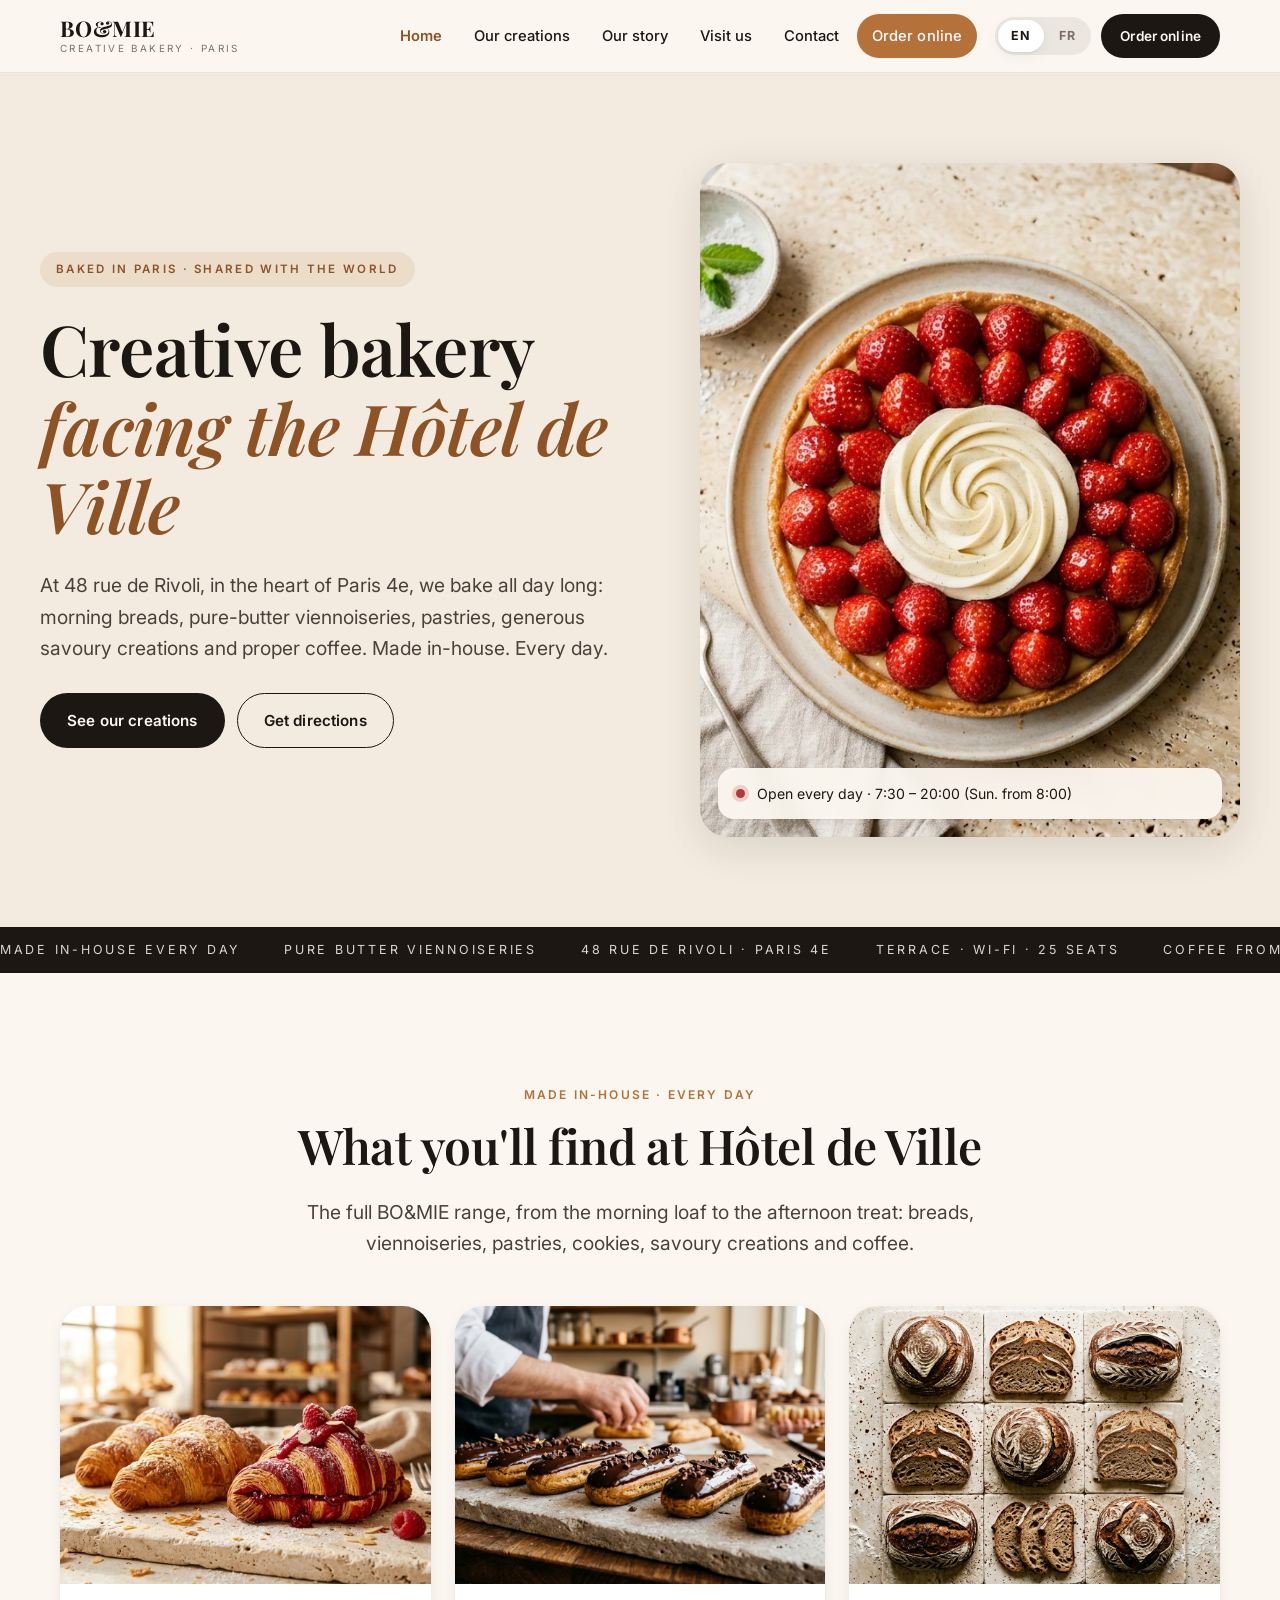
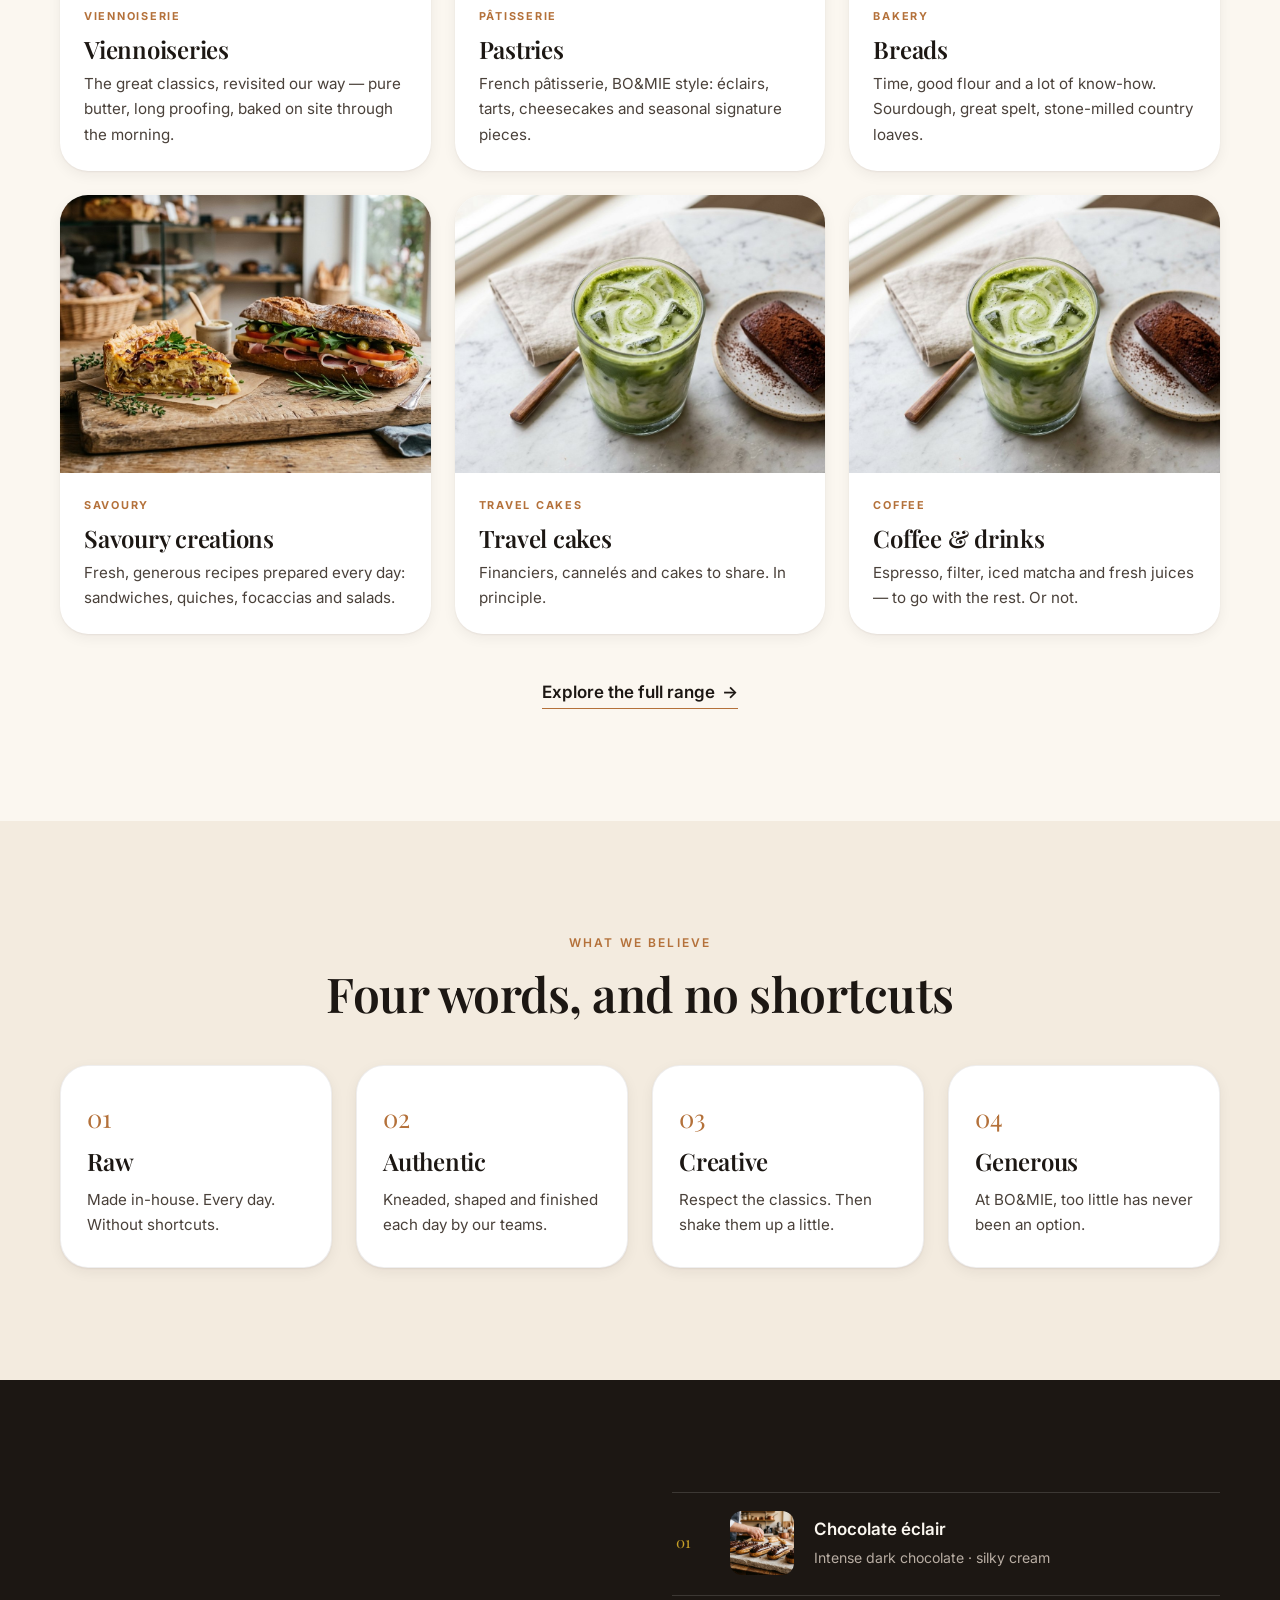
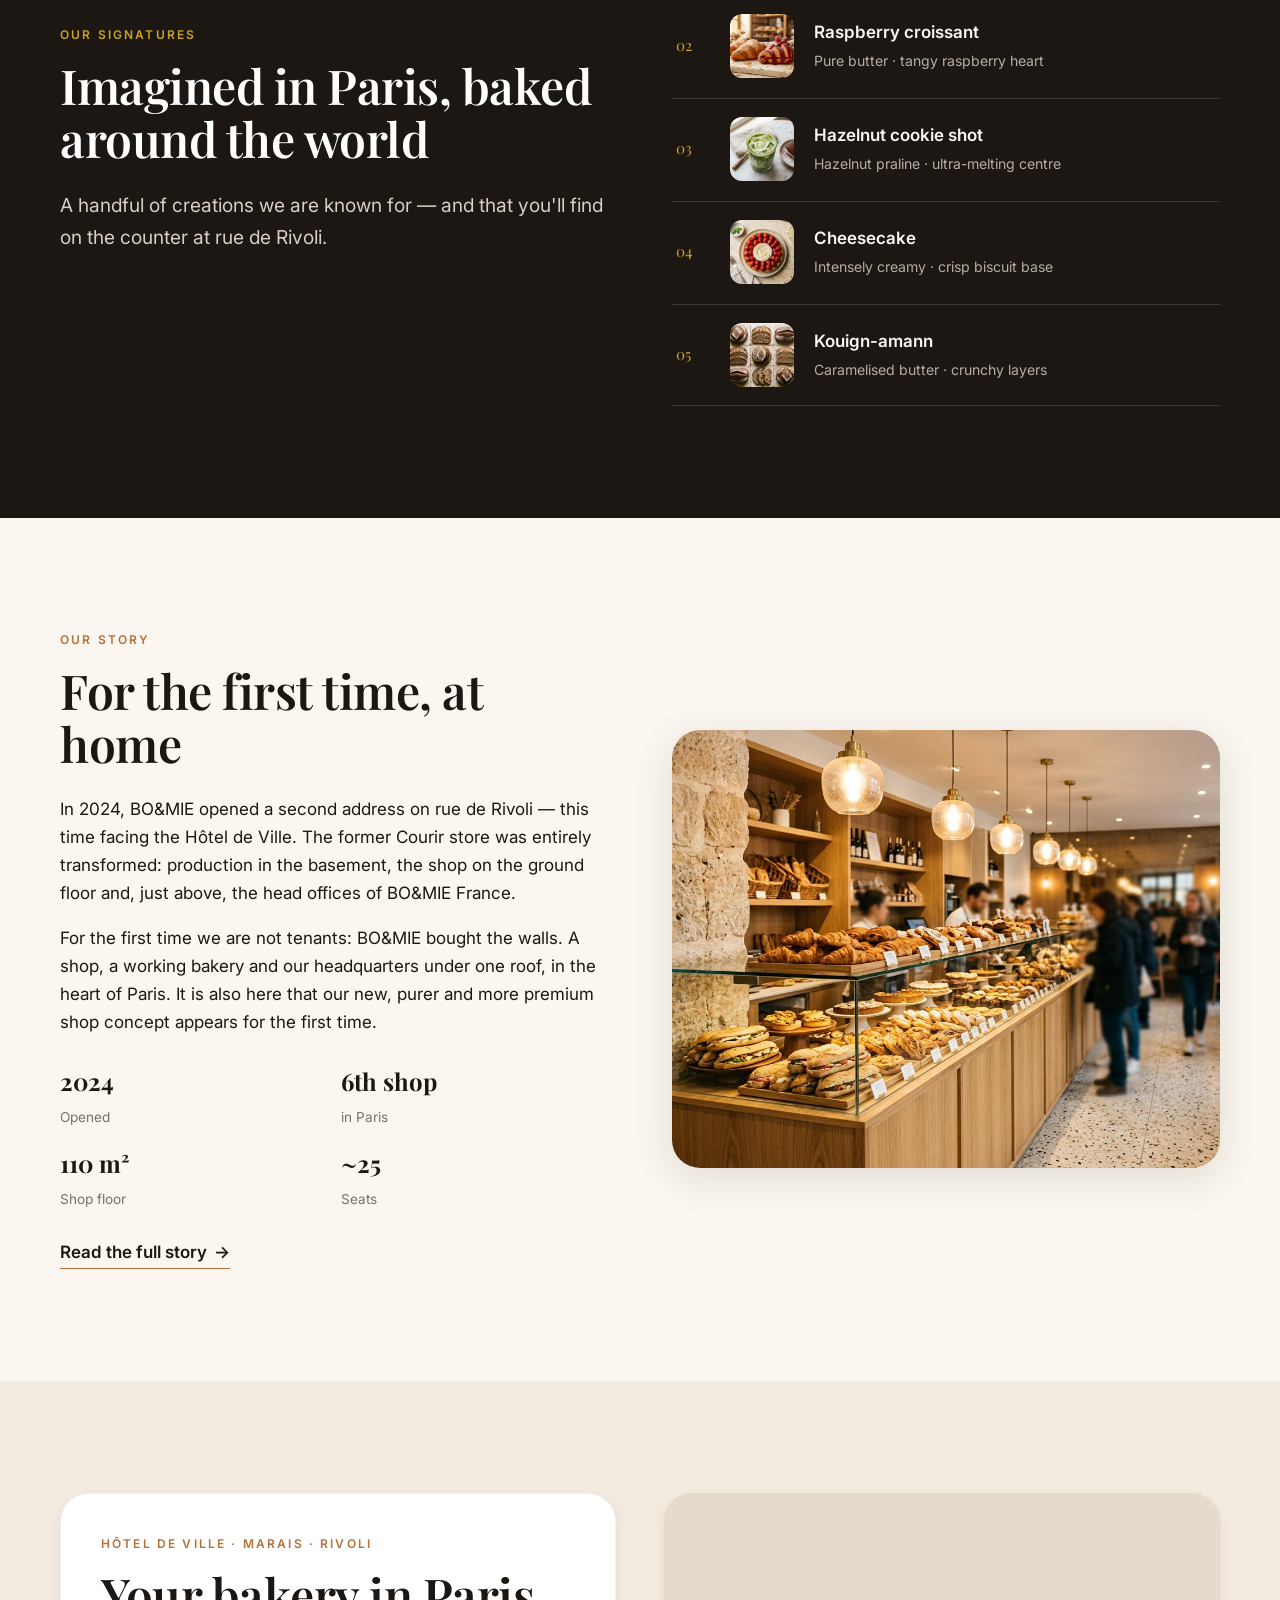
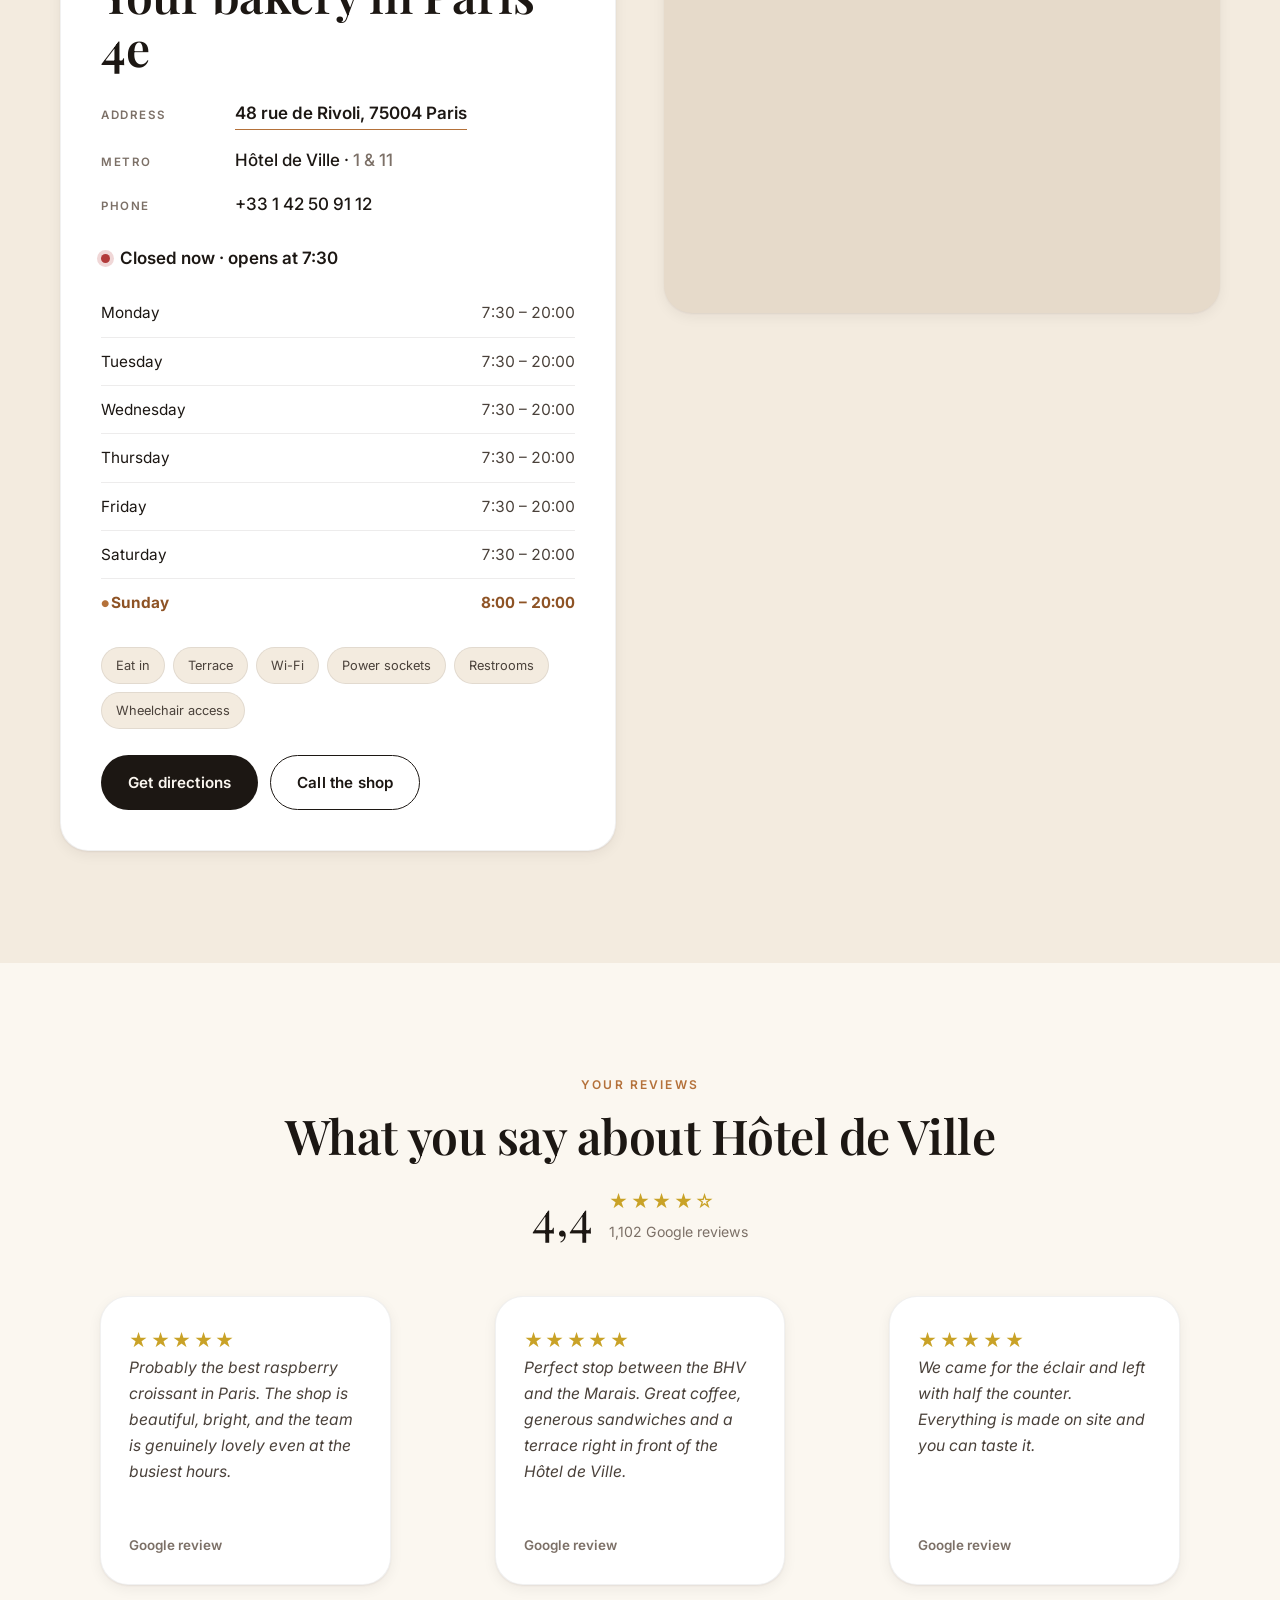
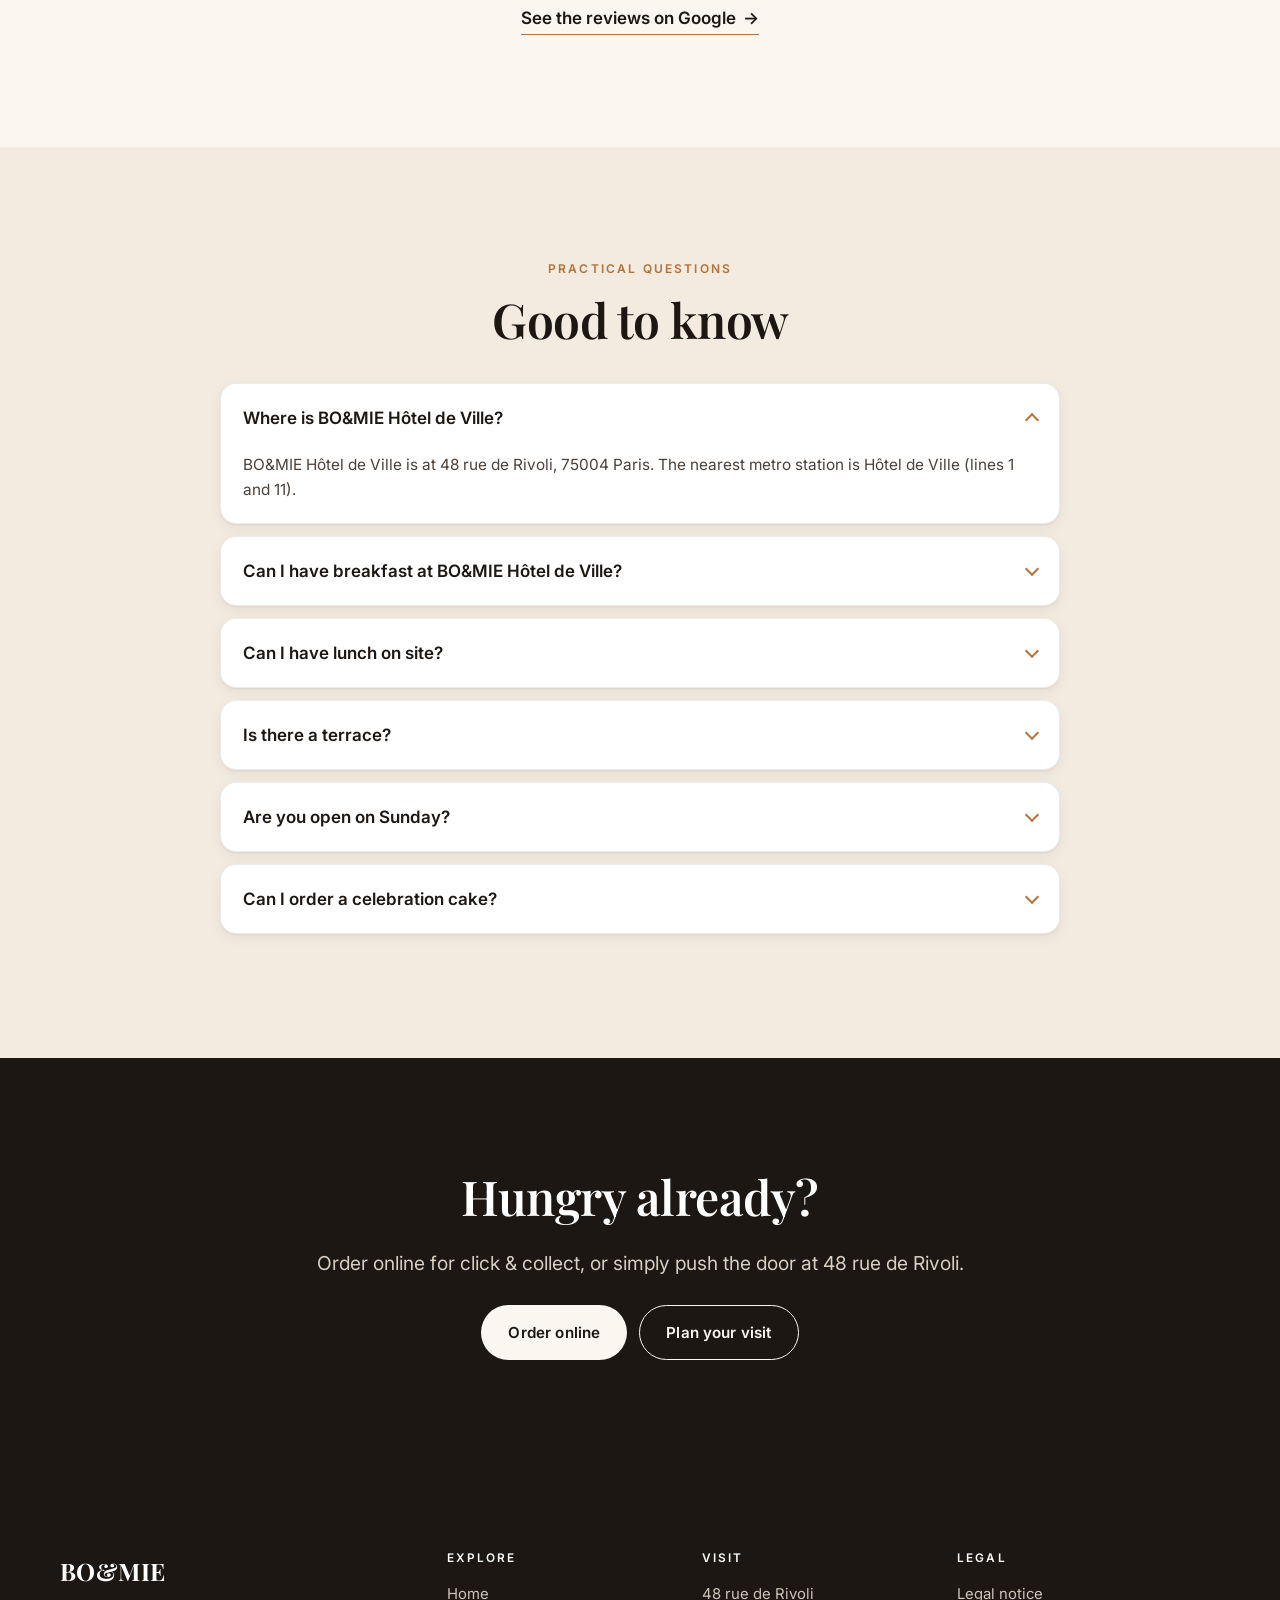
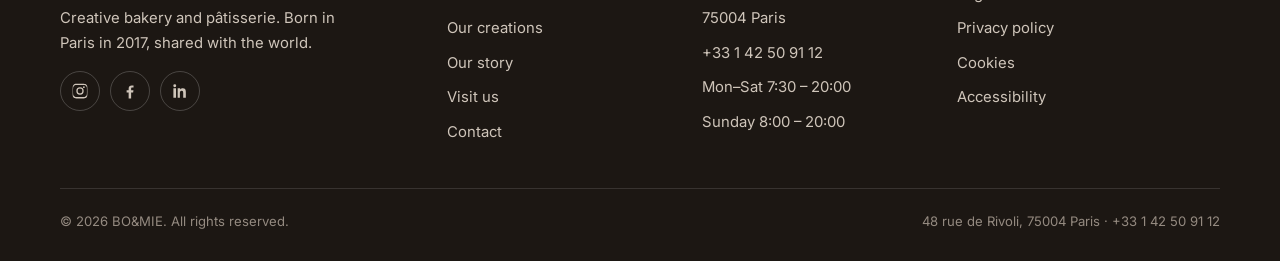
==== index.html @ 2f487fb7 "Build bilingual EN/FR static site for BO&MIE Hôtel de Ville Co-authored-by: arena-agent <297053741+a" ====
<!DOCTYPE html>
<html lang="en">
<head>
<meta charset="utf-8">
<meta name="viewport" content="width=device-width, initial-scale=1, viewport-fit=cover">
<title>BO&amp;MIE H&ocirc;tel de Ville — Boulangerie créative, Paris 4e</title>
<meta name="description" content="Creative French bakery and pâtisserie at 48 rue de Rivoli, facing the Hôtel de Ville, Paris 4e.">
<meta name="theme-color" content="#FBF7F0">
<link rel="canonical" href="https://www.boetmie.com/">
<meta property="og:type" content="website">
<meta property="og:site_name" content="BO&amp;MIE Hôtel de Ville">
<meta property="og:title" content="BO&amp;MIE Hôtel de Ville — Creative bakery, Paris 4e">
<meta property="og:description" content="Breads, viennoiseries, pastries and coffee, baked fresh every day at 48 rue de Rivoli.">
<meta property="og:image" content="https://www.boetmie.com/assets/img/hero.jpg">
<meta name="twitter:card" content="summary_large_image">
<link rel="icon" href="assets/img/favicon.svg" type="image/svg+xml">
<link rel="apple-touch-icon" href="assets/img/favicon.svg">
<link rel="preconnect" href="https://fonts.googleapis.com">
<link rel="preconnect" href="https://fonts.gstatic.com" crossorigin>
<link href="https://fonts.googleapis.com/css2?family=Playfair+Display:ital,wght@0,500;0,600;0,700;1,500&family=Inter:wght@400;500;600;700&display=swap" rel="stylesheet">
<link rel="stylesheet" href="assets/css/style.css">
</head>
<body data-page="home" data-title-key="meta.home.title" data-desc-key="meta.home.desc">
<a class="skip" href="#main" data-i18n="a11y.skip">Skip to content</a>
<header class="header">
  <div class="container header__inner">
    <a class="brand" href="index.html" aria-label="BO&amp;MIE Hôtel de Ville — home">
      <span class="brand__name">BO&amp;MIE</span>
      <span class="brand__sub" data-i18n="brand.sub">Creative bakery · Paris</span>
    </a>
    <nav class="nav" id="primary-nav" aria-label="Main">
      <a href="index.html" aria-current="page" data-i18n="nav.home">Home</a>
      <a href="creations.html" data-i18n="nav.creations">Our creations</a>
      <a href="about.html" data-i18n="nav.about">Our story</a>
      <a href="visit.html" data-i18n="nav.visit">Visit us</a>
      <a href="contact.html" data-i18n="nav.contact">Contact</a>
      <a class="btn btn--accent btn--sm" href="https://commande.boetmie.com/brand/boetmie" target="_blank" rel="noopener" data-i18n="nav.order">Order online</a>
    </nav>
    <div class="header__actions">
      <div class="lang" role="group" aria-label="Language" data-i18n-attr="aria-label:a11y.lang">
        <button type="button" data-lang="en" aria-pressed="false">EN</button>
        <button type="button" data-lang="fr" aria-pressed="false">FR</button>
      </div>
      <a class="btn btn--primary btn--sm btn--order" href="https://commande.boetmie.com/brand/boetmie" target="_blank" rel="noopener" data-i18n="nav.order">Order online</a>
      <button class="burger" type="button" aria-expanded="false" aria-controls="primary-nav" aria-label="Menu" data-i18n-attr="aria-label:nav.menu">
        <span></span><span></span><span></span>
      </button>
    </div>
  </div>
</header>
<main id="main">

<section class="hero">
  <div class="container hero__grid">
    <div class="hero__copy">
      <span class="hero__kicker" data-i18n="hero.kicker"></span>
      <h1><span data-i18n="hero.h1a"></span><br><em data-i18n="hero.h1b"></em></h1>
      <p class="lead" data-i18n="hero.lead"></p>
      <div class="btn-row" style="margin-top:28px">
        <a class="btn btn--primary" href="creations.html" data-i18n="hero.cta1"></a>
        <a class="btn btn--ghost" href="https://www.google.com/maps/search/?api=1&query=BO%26MIE%20H%C3%B4tel%20de%20Ville%2C%2048%20rue%20de%20Rivoli%2C%2075004%20Paris&query_place_id=ChIJd_vVDW5v5kcRFEWfGnHyacI" target="_blank" rel="noopener" data-i18n="hero.cta2"></a>
      </div>
    </div>
    <figure class="hero__media" style="margin:0">
      <img src="assets/img/hero.jpg" alt="" data-i18n-attr="alt:hero.alt" width="900" height="1125" fetchpriority="high">
      <figcaption class="hero__badge"><span class="dot" data-hours-dot></span><span data-i18n="hero.badge"></span></figcaption>
    </figure>
  </div>
</section>

<div class="marquee" aria-hidden="true">
  <div class="marquee__track">
    <span data-i18n="mq.1">·</span>
    <span data-i18n="mq.2">·</span>
    <span data-i18n="mq.3">·</span>
    <span data-i18n="mq.4">·</span>
    <span data-i18n="mq.5">·</span>
    <span data-i18n="mq.6">·</span>
    <span data-i18n="mq.1">·</span>
    <span data-i18n="mq.2">·</span>
    <span data-i18n="mq.3">·</span>
    <span data-i18n="mq.4">·</span>
    <span data-i18n="mq.5">·</span>
    <span data-i18n="mq.6">·</span>
  </div>
</div>


<section class="section" id="creations">
  <div class="container">
    <div class="center" style="margin-bottom:46px">
      <span class="eyebrow" data-i18n="cat.eyebrow"></span>
      <h2 data-i18n="cat.h2"></h2>
      <p class="lead" data-i18n="cat.lead"></p>
    </div>
    <div class="grid grid--3">
      <article class="card reveal">
        <div class="card__media"><img src="assets/img/viennoiserie.jpg" alt="" loading="lazy" width="800" height="600"></div>
        <div class="card__body">
          <span class="card__tag" data-i18n="cat.1.tag"></span>
          <h3 data-i18n="cat.1.t"></h3>
          <p data-i18n="cat.1.d"></p>
        </div>
      </article>
      <article class="card reveal">
        <div class="card__media"><img src="assets/img/patisserie.jpg" alt="" loading="lazy" width="800" height="600"></div>
        <div class="card__body">
          <span class="card__tag" data-i18n="cat.2.tag"></span>
          <h3 data-i18n="cat.2.t"></h3>
          <p data-i18n="cat.2.d"></p>
        </div>
      </article>
      <article class="card reveal">
        <div class="card__media"><img src="assets/img/bread.jpg" alt="" loading="lazy" width="800" height="600"></div>
        <div class="card__body">
          <span class="card__tag" data-i18n="cat.3.tag"></span>
          <h3 data-i18n="cat.3.t"></h3>
          <p data-i18n="cat.3.d"></p>
        </div>
      </article>
      <article class="card reveal">
        <div class="card__media"><img src="assets/img/savoury.jpg" alt="" loading="lazy" width="800" height="600"></div>
        <div class="card__body">
          <span class="card__tag" data-i18n="cat.4.tag"></span>
          <h3 data-i18n="cat.4.t"></h3>
          <p data-i18n="cat.4.d"></p>
        </div>
      </article>
      <article class="card reveal">
        <div class="card__media"><img src="assets/img/coffee.jpg" alt="" loading="lazy" width="800" height="600"></div>
        <div class="card__body">
          <span class="card__tag" data-i18n="cat.5.tag"></span>
          <h3 data-i18n="cat.5.t"></h3>
          <p data-i18n="cat.5.d"></p>
        </div>
      </article>
      <article class="card reveal">
        <div class="card__media"><img src="assets/img/coffee.jpg" alt="" loading="lazy" width="800" height="600"></div>
        <div class="card__body">
          <span class="card__tag" data-i18n="cat.6.tag"></span>
          <h3 data-i18n="cat.6.t"></h3>
          <p data-i18n="cat.6.d"></p>
        </div>
      </article>
    </div>
    <div class="center" style="margin-top:44px">
      <a class="link-arrow" href="creations.html"><span data-i18n="cat.cta"></span><span class="ar">→</span></a>
    </div>
  </div>
</section>

<section class="section section--cream2">
  <div class="container">
    <div class="center" style="margin-bottom:44px">
      <span class="eyebrow" data-i18n="val.eyebrow"></span>
      <h2 data-i18n="val.h2"></h2>
    </div>
    <div class="grid grid--4">
      <div class="value reveal">
        <div class="value__num">01</div>
        <h3 data-i18n="val.1.t"></h3>
        <p data-i18n="val.1.d"></p>
      </div>
      <div class="value reveal">
        <div class="value__num">02</div>
        <h3 data-i18n="val.2.t"></h3>
        <p data-i18n="val.2.d"></p>
      </div>
      <div class="value reveal">
        <div class="value__num">03</div>
        <h3 data-i18n="val.3.t"></h3>
        <p data-i18n="val.3.d"></p>
      </div>
      <div class="value reveal">
        <div class="value__num">04</div>
        <h3 data-i18n="val.4.t"></h3>
        <p data-i18n="val.4.d"></p>
      </div>
    </div>
  </div>
</section>

<section class="section section--ink">
  <div class="container split">
    <div>
      <span class="eyebrow" data-i18n="sig.eyebrow"></span>
      <h2 data-i18n="sig.h2"></h2>
      <p class="lead" data-i18n="sig.lead"></p>
    </div>
    <ul class="sig">
      <li>
        <span class="sig__n">01</span>
        <img class="sig__img" src="assets/img/patisserie.jpg" alt="" loading="lazy" width="64" height="64">
        <span><span class="sig__t" data-i18n="sig.1.t"></span><br><span class="sig__d" data-i18n="sig.1.d"></span></span>
      </li>
      <li>
        <span class="sig__n">02</span>
        <img class="sig__img" src="assets/img/viennoiserie.jpg" alt="" loading="lazy" width="64" height="64">
        <span><span class="sig__t" data-i18n="sig.2.t"></span><br><span class="sig__d" data-i18n="sig.2.d"></span></span>
      </li>
      <li>
        <span class="sig__n">03</span>
        <img class="sig__img" src="assets/img/coffee.jpg" alt="" loading="lazy" width="64" height="64">
        <span><span class="sig__t" data-i18n="sig.3.t"></span><br><span class="sig__d" data-i18n="sig.3.d"></span></span>
      </li>
      <li>
        <span class="sig__n">04</span>
        <img class="sig__img" src="assets/img/hero.jpg" alt="" loading="lazy" width="64" height="64">
        <span><span class="sig__t" data-i18n="sig.4.t"></span><br><span class="sig__d" data-i18n="sig.4.d"></span></span>
      </li>
      <li>
        <span class="sig__n">05</span>
        <img class="sig__img" src="assets/img/bread.jpg" alt="" loading="lazy" width="64" height="64">
        <span><span class="sig__t" data-i18n="sig.5.t"></span><br><span class="sig__d" data-i18n="sig.5.d"></span></span>
      </li>
    </ul>
  </div>
</section>

<section class="section">
  <div class="container split split--rev">
    <figure class="split__media reveal" style="margin:0">
      <img src="assets/img/shop.jpg" alt="" loading="lazy" width="1000" height="800">
    </figure>
    <div class="reveal">
      <span class="eyebrow" data-i18n="story.eyebrow"></span>
      <h2 data-i18n="story.h2"></h2>
      <p data-i18n="story.p1"></p>
      <p data-i18n="story.p2"></p>
      <div class="grid grid--2" style="gap:14px;margin:26px 0">
        <div><strong style="font-family:var(--ff-display);font-size:1.5rem">2024</strong><br><span class="muted" style="font-size:.85rem" data-i18n="story.s1"></span></div>
        <div><strong style="font-family:var(--ff-display);font-size:1.5rem" data-i18n="story.s2"></strong><br><span class="muted" style="font-size:.85rem" data-i18n="story.s2v"></span></div>
        <div><strong style="font-family:var(--ff-display);font-size:1.5rem">110 m²</strong><br><span class="muted" style="font-size:.85rem" data-i18n="story.s3"></span></div>
        <div><strong style="font-family:var(--ff-display);font-size:1.5rem" data-i18n="story.s4v"></strong><br><span class="muted" style="font-size:.85rem" data-i18n="story.s4"></span></div>
      </div>
      <a class="link-arrow" href="about.html"><span data-i18n="story.cta"></span><span class="ar">→</span></a>
    </div>
  </div>
</section>

<section class="section section--cream2" id="visit">
  <div class="container info-grid">
    <div class="panel reveal">
  <span class="eyebrow" data-i18n="info.eyebrow">Hôtel de Ville · Marais · Rivoli</span>
  <h2 data-i18n="info.h2">Your bakery in Paris 4e</h2>
  <div class="dl">
    <div class="dl__row"><span class="dl__k" data-i18n="info.address">Address</span>
      <span class="dl__v"><a class="link-arrow" href="https://www.google.com/maps/search/?api=1&query=BO%26MIE%20H%C3%B4tel%20de%20Ville%2C%2048%20rue%20de%20Rivoli%2C%2075004%20Paris&query_place_id=ChIJd_vVDW5v5kcRFEWfGnHyacI" target="_blank" rel="noopener">48 rue de Rivoli, 75004 Paris</a></span></div>
    <div class="dl__row"><span class="dl__k" data-i18n="info.metro">Metro</span>
      <span class="dl__v">Hôtel de Ville · <span class="muted">1 &amp; 11</span></span></div>
    <div class="dl__row"><span class="dl__k" data-i18n="info.phone">Phone</span>
      <span class="dl__v"><a href="tel:+33142509112">+33 1 42 50 91 12</a></span></div>
  </div>
  <p style="display:flex;align-items:center;gap:10px;font-weight:600">
    <span class="dot" data-hours-dot></span><span data-hours-status>Open now</span>
  </p>
  <table class="hours">
  <tbody>
    <tr data-dow="1"><td data-i18n="day.mon">mon</td><td>7:30 – 20:00</td></tr>
    <tr data-dow="2"><td data-i18n="day.tue">tue</td><td>7:30 – 20:00</td></tr>
    <tr data-dow="3"><td data-i18n="day.wed">wed</td><td>7:30 – 20:00</td></tr>
    <tr data-dow="4"><td data-i18n="day.thu">thu</td><td>7:30 – 20:00</td></tr>
    <tr data-dow="5"><td data-i18n="day.fri">fri</td><td>7:30 – 20:00</td></tr>
    <tr data-dow="6"><td data-i18n="day.sat">sat</td><td>7:30 – 20:00</td></tr>
    <tr data-dow="0"><td data-i18n="day.sun">sun</td><td>8:00 – 20:00</td></tr>
  </tbody>
</table>
  <ul class="chips">
    <li data-i18n="info.f1">Eat in</li><li data-i18n="info.f2">Terrace</li><li data-i18n="info.f3">Wi-Fi</li>
    <li data-i18n="info.f4">Sockets</li><li data-i18n="info.f5">Restrooms</li><li data-i18n="info.f6">Wheelchair access</li>
  </ul>
  <div class="btn-row" style="margin-top:26px">
    <a class="btn btn--primary" href="https://www.google.com/maps/search/?api=1&query=BO%26MIE%20H%C3%B4tel%20de%20Ville%2C%2048%20rue%20de%20Rivoli%2C%2075004%20Paris&query_place_id=ChIJd_vVDW5v5kcRFEWfGnHyacI" target="_blank" rel="noopener" data-i18n="info.dir">Get directions</a>
    <a class="btn btn--ghost" href="tel:+33142509112" data-i18n="info.call">Call the shop</a>
  </div>
</div>
    <div class="map-wrap reveal">
  <iframe title="Map" data-i18n-attr="title:map.title" loading="lazy" allowfullscreen referrerpolicy="no-referrer-when-downgrade"
    src="https://www.openstreetmap.org/export/embed.html?bbox=2.3435%2C48.8535%2C2.3595%2C48.8605&amp;layer=mapnik&amp;marker=48.8570%2C2.3515"></iframe>
</div>
  </div>
</section>

<section class="section">
  <div class="container">
    <div class="center" style="margin-bottom:10px">
      <span class="eyebrow" data-i18n="rev.eyebrow"></span>
      <h2 data-i18n="rev.h2"></h2>
    </div>
    <div class="rating">
      <span class="rating__score">4,4</span>
      <span><span class="stars" aria-hidden="true">★★★★☆</span><br><span class="muted" style="font-size:.88rem" data-i18n="rev.count"></span></span>
    </div>
    <div class="grid grid--3">
      <blockquote class="quote reveal">
        <div class="stars" aria-hidden="true">★★★★★</div>
        <p data-i18n="rev.1"></p>
        <footer data-i18n="rev.1.a"></footer>
      </blockquote>
      <blockquote class="quote reveal">
        <div class="stars" aria-hidden="true">★★★★★</div>
        <p data-i18n="rev.2"></p>
        <footer data-i18n="rev.2.a"></footer>
      </blockquote>
      <blockquote class="quote reveal">
        <div class="stars" aria-hidden="true">★★★★★</div>
        <p data-i18n="rev.3"></p>
        <footer data-i18n="rev.3.a"></footer>
      </blockquote>
    </div>
    <div class="center" style="margin-top:36px">
      <a class="link-arrow" href="https://www.google.com/maps/search/?api=1&query=BO%26MIE%20H%C3%B4tel%20de%20Ville%2C%2048%20rue%20de%20Rivoli%2C%2075004%20Paris&query_place_id=ChIJd_vVDW5v5kcRFEWfGnHyacI" target="_blank" rel="noopener"><span data-i18n="rev.cta"></span><span class="ar">→</span></a>
    </div>
  </div>
</section>

<section class="section section--cream2">
  <div class="container">
    <div class="center" style="margin-bottom:36px">
      <span class="eyebrow" data-i18n="faq.eyebrow"></span>
      <h2 data-i18n="faq.h2"></h2>
    </div>
    <div class="faq">
    <details open>
      <summary data-i18n="faq.q1"></summary>
      <p data-i18n="faq.a1"></p>
    </details>
    <details>
      <summary data-i18n="faq.q2"></summary>
      <p data-i18n="faq.a2"></p>
    </details>
    <details>
      <summary data-i18n="faq.q3"></summary>
      <p data-i18n="faq.a3"></p>
    </details>
    <details>
      <summary data-i18n="faq.q4"></summary>
      <p data-i18n="faq.a4"></p>
    </details>
    <details>
      <summary data-i18n="faq.q5"></summary>
      <p data-i18n="faq.a5"></p>
    </details>
    <details>
      <summary data-i18n="faq.q6"></summary>
      <p data-i18n="faq.a6"></p>
    </details>
    </div>
  </div>
</section>

<section class="section section--ink">
  <div class="container center">
    <h2 data-i18n="band.h2">Hungry already?</h2>
    <p class="lead" data-i18n="band.p">Order online, or push the door at 48 rue de Rivoli.</p>
    <div class="btn-row" style="margin-top:26px">
      <a class="btn btn--light" href="https://commande.boetmie.com/brand/boetmie" target="_blank" rel="noopener" data-i18n="band.cta1">Order online</a>
      <a class="btn btn--ghost" href="visit.html" data-i18n="band.cta2">Plan your visit</a>
    </div>
  </div>
</section>

</main>
<script type="application/ld+json">
{
  "@context": "https://schema.org",
  "@type": "Bakery",
  "name": "BO&MIE H\u00f4tel de Ville",
  "image": "https://www.boetmie.com/assets/img/shop.jpg",
  "url": "https://www.boetmie.com/",
  "telephone": "+33 1 42 50 91 12",
  "priceRange": "€€",
  "address": {
    "@type": "PostalAddress",
    "streetAddress": "48 rue de Rivoli",
    "addressLocality": "Paris",
    "postalCode": "75004",
    "addressCountry": "FR"
  },
  "geo": { "@type": "GeoCoordinates", "latitude": 48.857, "longitude": 2.3515 },
  "aggregateRating": { "@type": "AggregateRating", "ratingValue": "4.4", "reviewCount": "1102" },
  "openingHoursSpecification": [
    { "@type": "OpeningHoursSpecification", "dayOfWeek": ["Monday","Tuesday","Wednesday","Thursday","Friday","Saturday"], "opens": "07:30", "closes": "20:00" },
    { "@type": "OpeningHoursSpecification", "dayOfWeek": "Sunday", "opens": "08:00", "closes": "20:00" }
  ]
}
</script>
<footer class="footer">
  <div class="container">
    <div class="footer__grid">
      <div>
        <span class="brand__name" style="font-size:1.5rem">BO&amp;MIE</span>
        <p style="margin-top:14px;max-width:34ch;font-size:.93rem" data-i18n="ft.tag">Creative bakery and pâtisserie.</p>
        <div class="social">
          <a href="https://www.instagram.com/boetmie/" target="_blank" rel="noopener" aria-label="Instagram">
            <svg viewBox="0 0 24 24" aria-hidden="true"><path d="M12 2.2c3.2 0 3.6 0 4.9.07 1.2.06 1.8.25 2.2.42.6.22 1 .48 1.4.9.4.4.7.8.9 1.4.2.4.4 1 .4 2.2.1 1.3.1 1.7.1 4.9s0 3.6-.1 4.9c0 1.2-.2 1.8-.4 2.2-.2.6-.5 1-.9 1.4-.4.4-.8.7-1.4.9-.4.2-1 .4-2.2.4-1.3.1-1.7.1-4.9.1s-3.6 0-4.9-.1c-1.2 0-1.8-.2-2.2-.4-.6-.2-1-.5-1.4-.9-.4-.4-.7-.8-.9-1.4-.2-.4-.4-1-.4-2.2C2.2 15.6 2.2 15.2 2.2 12s0-3.6.1-4.9c0-1.2.2-1.8.4-2.2.2-.6.5-1 .9-1.4.4-.4.8-.7 1.4-.9.4-.2 1-.4 2.2-.4C8.4 2.2 8.8 2.2 12 2.2Zm0 1.8c-3.1 0-3.5 0-4.7.07-1.1.05-1.7.24-2.1.4-.5.2-.9.44-1.2.77-.3.3-.6.7-.8 1.2-.2.4-.3 1-.4 2.1C2.7 9.7 2.7 10.1 2.7 12s0 2.3.1 3.5c0 1.1.2 1.7.4 2.1.2.5.4.9.8 1.2.3.3.7.6 1.2.8.4.2 1 .3 2.1.4 1.2.05 1.6.07 4.7.07s3.5 0 4.7-.07c1.1 0 1.7-.2 2.1-.4.5-.2.9-.4 1.2-.8.3-.3.6-.7.8-1.2.2-.4.3-1 .4-2.1.05-1.2.07-1.6.07-3.5s0-2.3-.07-3.5c0-1.1-.2-1.7-.4-2.1-.2-.5-.4-.9-.8-1.2-.3-.3-.7-.6-1.2-.8-.4-.2-1-.3-2.1-.4C15.5 4 15.1 4 12 4Zm0 3.1a4.9 4.9 0 1 1 0 9.8 4.9 4.9 0 0 1 0-9.8Zm0 8.1a3.2 3.2 0 1 0 0-6.4 3.2 3.2 0 0 0 0 6.4Zm6.3-8.3a1.15 1.15 0 1 1-2.3 0 1.15 1.15 0 0 1 2.3 0Z"/></svg>
          </a>
          <a href="https://www.facebook.com/boetmie/" target="_blank" rel="noopener" aria-label="Facebook">
            <svg viewBox="0 0 24 24" aria-hidden="true"><path d="M13.5 22v-8h2.7l.4-3.1h-3.1V8.9c0-.9.25-1.5 1.55-1.5h1.65V4.6c-.3 0-1.3-.1-2.45-.1-2.4 0-4.05 1.5-4.05 4.2v2.2H7.5V14h2.7v8h3.3Z"/></svg>
          </a>
          <a href="https://www.linkedin.com/company/boetmie/" target="_blank" rel="noopener" aria-label="LinkedIn">
            <svg viewBox="0 0 24 24" aria-hidden="true"><path d="M6.94 5a1.94 1.94 0 1 1-3.88 0 1.94 1.94 0 0 1 3.88 0ZM3.2 8.4h3.5V21H3.2V8.4Zm5.7 0h3.35v1.72h.05c.47-.85 1.6-1.75 3.3-1.75 3.53 0 4.18 2.2 4.18 5.07V21h-3.5v-6.05c0-1.45-.03-3.3-2.05-3.3-2.05 0-2.36 1.57-2.36 3.2V21H8.9V8.4Z"/></svg>
          </a>
        </div>
      </div>
      <div>
        <h4 data-i18n="ft.explore">Explore</h4>
        <ul>
          <li><a href="index.html" data-i18n="nav.home">Home</a></li>
          <li><a href="creations.html" data-i18n="nav.creations">Our creations</a></li>
          <li><a href="about.html" data-i18n="nav.about">Our story</a></li>
          <li><a href="visit.html" data-i18n="nav.visit">Visit us</a></li>
          <li><a href="contact.html" data-i18n="nav.contact">Contact</a></li>
        </ul>
      </div>
      <div>
        <h4 data-i18n="ft.visit">Visit</h4>
        <ul>
          <li><a href="https://www.google.com/maps/search/?api=1&query=BO%26MIE%20H%C3%B4tel%20de%20Ville%2C%2048%20rue%20de%20Rivoli%2C%2075004%20Paris&query_place_id=ChIJd_vVDW5v5kcRFEWfGnHyacI" target="_blank" rel="noopener">48 rue de Rivoli<br>75004 Paris</a></li>
          <li><a href="tel:+33142509112">+33 1 42 50 91 12</a></li>
          <li data-i18n="ft.hours">Mon–Sat 7:30 – 20:00</li>
          <li data-i18n="ft.hours2">Sunday 8:00 – 20:00</li>
        </ul>
      </div>
      <div>
        <h4 data-i18n="ft.legal">Legal</h4>
        <ul>
          <li><a href="#" data-i18n="ft.l1">Legal notice</a></li>
          <li><a href="#" data-i18n="ft.l2">Privacy policy</a></li>
          <li><a href="#" data-i18n="ft.l3">Cookies</a></li>
          <li><a href="#" data-i18n="ft.l4">Accessibility</a></li>
        </ul>
      </div>
    </div>
    <div class="footer__bottom">
      <span>© <span data-year>2026</span> BO&amp;MIE. <span data-i18n="ft.rights">All rights reserved.</span></span>
      <span data-i18n="ft.made">48 rue de Rivoli, 75004 Paris</span>
    </div>
  </div>
</footer>
<script src="assets/js/i18n.js"></script>
<script src="assets/js/main.js" defer></script>
</body>
</html>
---- assets/css/style.css ----
/* BO&MIE Paris — Hôtel de Ville
   Static site stylesheet */

:root{
  --cream:#FBF7F0;
  --cream-2:#F3EBDF;
  --stone:#E6DACA;
  --ink:#1C1713;
  --ink-soft:#4A413A;
  --muted:#7C7067;
  --crust:#B4713A;
  --crust-dark:#8E5325;
  --berry:#8E2C3B;
  --gold:#C9A227;
  --white:#fff;
  --radius:16px;
  --radius-lg:28px;
  --shadow-sm:0 1px 2px rgba(28,23,19,.06),0 4px 14px rgba(28,23,19,.06);
  --shadow-md:0 10px 40px rgba(28,23,19,.12);
  --maxw:1200px;
  --ff-display:"Playfair Display",Georgia,"Times New Roman",serif;
  --ff-body:"Inter",-apple-system,BlinkMacSystemFont,"Segoe UI",Roboto,Helvetica,Arial,sans-serif;
  --header-h:72px;
}

*,*::before,*::after{box-sizing:border-box}
html{-webkit-text-size-adjust:100%;scroll-behavior:smooth;scroll-padding-top:calc(var(--header-h) + 16px)}
@media (prefers-reduced-motion:reduce){
  html{scroll-behavior:auto}
  *,*::before,*::after{animation-duration:.001ms!important;animation-iteration-count:1!important;transition-duration:.001ms!important}
}
body{
  margin:0;
  font-family:var(--ff-body);
  font-size:17px;
  line-height:1.65;
  color:var(--ink);
  background:var(--cream);
  -webkit-font-smoothing:antialiased;
  overflow-x:hidden;
}
img{max-width:100%;display:block;height:auto}
a{color:inherit;text-decoration:none}
button{font:inherit;color:inherit}
h1,h2,h3,h4{font-family:var(--ff-display);font-weight:600;line-height:1.12;margin:0 0 .5em;letter-spacing:-.01em}
h1{font-size:clamp(2.4rem,6vw,4.4rem)}
h2{font-size:clamp(1.9rem,4vw,3rem)}
h3{font-size:clamp(1.2rem,2vw,1.5rem)}
p{margin:0 0 1em}
:focus-visible{outline:3px solid var(--crust);outline-offset:3px;border-radius:6px}

.container{width:100%;max-width:var(--maxw);margin-inline:auto;padding-inline:20px}
.section{padding:clamp(56px,9vw,112px) 0}
.section--tight{padding:clamp(40px,6vw,72px) 0}
.section--cream2{background:var(--cream-2)}
.section--ink{background:var(--ink);color:var(--cream)}
.section--ink h2,.section--ink h3{color:var(--white)}

.eyebrow{
  font-size:.75rem;letter-spacing:.18em;text-transform:uppercase;
  font-weight:600;color:var(--crust);margin:0 0 14px;display:block;
}
.section--ink .eyebrow{color:var(--gold)}
.lead{font-size:clamp(1.02rem,1.5vw,1.2rem);color:var(--ink-soft);max-width:62ch}
.section--ink .lead{color:#D9CFC4}
.muted{color:var(--muted)}
.center{text-align:center}
.center .lead{margin-inline:auto}

/* Skip link */
.skip{position:absolute;left:-9999px;top:0;z-index:999;background:var(--ink);color:#fff;padding:12px 18px;border-radius:0 0 10px 0}
.skip:focus{left:0}

/* ---------- Buttons ---------- */
.btn{
  display:inline-flex;align-items:center;gap:.5em;justify-content:center;
  padding:14px 26px;border-radius:999px;border:1.5px solid transparent;
  font-size:.95rem;font-weight:600;letter-spacing:.01em;cursor:pointer;
  transition:transform .18s ease,background .18s ease,color .18s ease,border-color .18s ease,box-shadow .18s ease;
  text-align:center;
}
.btn:hover{transform:translateY(-2px)}
.btn:active{transform:translateY(0)}
.btn--primary{background:var(--ink);color:var(--cream)}
.btn--primary:hover{background:var(--crust-dark);color:#fff}
.btn--accent{background:var(--crust);color:#fff}
.btn--accent:hover{background:var(--crust-dark)}
.btn--ghost{border-color:currentColor;background:transparent}
.btn--ghost:hover{background:var(--ink);color:var(--cream);border-color:var(--ink)}
.section--ink .btn--ghost:hover{background:var(--cream);color:var(--ink);border-color:var(--cream)}
.btn--light{background:var(--cream);color:var(--ink)}
.btn--sm{padding:10px 18px;font-size:.85rem}
.btn-row{display:flex;flex-wrap:wrap;gap:12px}
.center .btn-row{justify-content:center}
.link-arrow{display:inline-flex;align-items:center;gap:.4em;font-weight:600;border-bottom:1.5px solid var(--crust);padding-bottom:2px}
.link-arrow:hover{color:var(--crust)}
.link-arrow .ar{transition:transform .2s ease}
.link-arrow:hover .ar{transform:translateX(4px)}

/* ---------- Header ---------- */
.header{
  position:sticky;top:0;z-index:100;
  background:rgba(251,247,240,.86);
  backdrop-filter:saturate(160%) blur(12px);
  -webkit-backdrop-filter:saturate(160%) blur(12px);
  border-bottom:1px solid rgba(28,23,19,.08);
  transition:box-shadow .2s ease;
}
.header.is-stuck{box-shadow:0 6px 24px rgba(28,23,19,.08)}
.header__inner{display:flex;align-items:center;gap:18px;min-height:var(--header-h)}
.brand{display:flex;flex-direction:column;line-height:1;margin-right:auto;flex-shrink:0}
.brand__name{font-family:var(--ff-display);font-size:1.35rem;font-weight:700;letter-spacing:.02em}
.brand__sub{font-size:.62rem;letter-spacing:.24em;text-transform:uppercase;color:var(--muted);margin-top:5px}

.nav{display:flex;align-items:center;gap:4px}
.nav a{
  padding:9px 14px;border-radius:999px;font-size:.92rem;font-weight:500;
  transition:background .18s ease,color .18s ease;white-space:nowrap;
}
.nav a:hover{background:rgba(28,23,19,.06)}
.nav a[aria-current="page"]{color:var(--crust-dark);font-weight:600}

.header__actions{display:flex;align-items:center;gap:10px}

/* Language switch */
.lang{display:inline-flex;background:rgba(28,23,19,.07);border-radius:999px;padding:3px;gap:2px}
.lang button{
  border:0;background:transparent;cursor:pointer;border-radius:999px;
  padding:6px 13px;font-size:.78rem;font-weight:700;letter-spacing:.06em;color:var(--muted);
  transition:background .18s ease,color .18s ease;
}
.lang button:hover{color:var(--ink)}
.lang button[aria-pressed="true"]{background:var(--white);color:var(--ink);box-shadow:var(--shadow-sm)}

.burger{
  display:none;width:44px;height:44px;border:1px solid rgba(28,23,19,.16);
  background:transparent;border-radius:12px;cursor:pointer;
  align-items:center;justify-content:center;flex-direction:column;gap:5px;
}
.burger span{display:block;width:19px;height:1.8px;background:var(--ink);border-radius:2px;transition:transform .25s ease,opacity .2s ease}
.burger[aria-expanded="true"] span:nth-child(1){transform:translateY(6.8px) rotate(45deg)}
.burger[aria-expanded="true"] span:nth-child(2){opacity:0}
.burger[aria-expanded="true"] span:nth-child(3){transform:translateY(-6.8px) rotate(-45deg)}

@media (max-width:960px){
  .burger{display:flex}
  .nav{
    position:fixed;inset:var(--header-h) 0 auto 0;
    flex-direction:column;align-items:stretch;gap:0;
    background:var(--cream);border-bottom:1px solid rgba(28,23,19,.1);
    padding:10px 20px 22px;
    box-shadow:var(--shadow-md);
    transform:translateY(-12px);opacity:0;pointer-events:none;
    transition:transform .22s ease,opacity .22s ease;
    max-height:calc(100dvh - var(--header-h));overflow-y:auto;
  }
  .nav.is-open{transform:none;opacity:1;pointer-events:auto}
  .nav a{padding:14px 6px;font-size:1.05rem;border-bottom:1px solid rgba(28,23,19,.07);border-radius:0}
  .nav .btn{margin-top:16px;border-radius:999px}
  .header__actions .btn--order{display:none}
}

/* ---------- Hero ---------- */
.hero{position:relative;overflow:hidden;background:var(--cream-2)}
.hero__grid{
  display:grid;grid-template-columns:1.05fr .95fr;gap:clamp(24px,5vw,64px);
  align-items:center;padding:clamp(48px,7vw,96px) 0;
}
.hero__kicker{
  display:inline-flex;align-items:center;gap:10px;font-size:.72rem;letter-spacing:.2em;
  text-transform:uppercase;font-weight:600;color:var(--crust-dark);
  background:rgba(180,113,58,.12);padding:8px 16px;border-radius:999px;margin-bottom:22px;
}
.hero h1{margin-bottom:.35em}
.hero h1 em{font-style:italic;color:var(--crust-dark)}
.hero__media{position:relative;border-radius:var(--radius-lg);overflow:hidden;box-shadow:var(--shadow-md);aspect-ratio:4/5}
.hero__media img{width:100%;height:100%;object-fit:cover}
.hero__badge{
  position:absolute;left:18px;bottom:18px;right:18px;
  background:rgba(251,247,240,.94);backdrop-filter:blur(8px);
  border-radius:var(--radius);padding:14px 18px;
  display:flex;align-items:center;gap:12px;font-size:.88rem;box-shadow:var(--shadow-sm);
}
.dot{width:9px;height:9px;border-radius:50%;background:#2E9E5B;flex-shrink:0;box-shadow:0 0 0 4px rgba(46,158,91,.2)}
.dot--closed{background:#B23A3A;box-shadow:0 0 0 4px rgba(178,58,58,.2)}
@media (max-width:860px){
  .hero__grid{grid-template-columns:1fr;padding-top:36px}
  .hero__media{aspect-ratio:4/3;order:-1}
}

/* ---------- Marquee ---------- */
.marquee{background:var(--ink);color:var(--cream);overflow:hidden;padding:13px 0}
.marquee__track{display:flex;gap:44px;width:max-content;animation:slide 32s linear infinite}
.marquee:hover .marquee__track{animation-play-state:paused}
.marquee span{font-size:.78rem;letter-spacing:.22em;text-transform:uppercase;white-space:nowrap;opacity:.85}
@keyframes slide{to{transform:translateX(-50%)}}

/* ---------- Grids & cards ---------- */
.grid{display:grid;gap:24px}
.grid--2{grid-template-columns:repeat(2,1fr)}
.grid--3{grid-template-columns:repeat(3,1fr)}
.grid--4{grid-template-columns:repeat(4,1fr)}
@media (max-width:980px){.grid--4{grid-template-columns:repeat(2,1fr)}.grid--3{grid-template-columns:repeat(2,1fr)}}
@media (max-width:640px){.grid--2,.grid--3,.grid--4{grid-template-columns:1fr}}

.card{
  background:var(--white);border-radius:var(--radius-lg);overflow:hidden;
  box-shadow:var(--shadow-sm);display:flex;flex-direction:column;
  transition:transform .25s ease,box-shadow .25s ease;
}
.card:hover{transform:translateY(-6px);box-shadow:var(--shadow-md)}
.card__media{aspect-ratio:4/3;overflow:hidden;background:var(--stone)}
.card__media img{width:100%;height:100%;object-fit:cover;transition:transform .5s ease}
.card:hover .card__media img{transform:scale(1.05)}
.card__body{padding:24px;flex:1;display:flex;flex-direction:column}
.card__body h3{margin-bottom:.35em}
.card__body p{color:var(--ink-soft);font-size:.95rem;margin-bottom:0}
.card__tag{
  font-size:.68rem;letter-spacing:.16em;text-transform:uppercase;font-weight:700;
  color:var(--crust);margin-bottom:10px;
}

/* Value tiles */
.value{
  background:var(--white);border-radius:var(--radius-lg);padding:30px 26px;
  border:1px solid rgba(28,23,19,.07);box-shadow:var(--shadow-sm);height:100%;
}
.value__num{font-family:var(--ff-display);font-size:1.6rem;color:var(--crust);margin-bottom:10px}
.value p{margin-bottom:0;color:var(--ink-soft);font-size:.95rem}

/* Stats */
.stats{display:grid;grid-template-columns:repeat(4,1fr);gap:18px}
.stat{padding:26px 20px;border-radius:var(--radius);background:rgba(255,255,255,.06);border:1px solid rgba(255,255,255,.1)}
.section--ink .stat{color:var(--cream)}
.stat__v{font-family:var(--ff-display);font-size:clamp(1.8rem,3.4vw,2.6rem);color:var(--gold);line-height:1}
.stat__l{font-size:.8rem;letter-spacing:.1em;text-transform:uppercase;margin-top:10px;opacity:.8}
@media (max-width:760px){.stats{grid-template-columns:repeat(2,1fr)}}

/* Split feature */
.split{display:grid;grid-template-columns:1fr 1fr;gap:clamp(24px,5vw,64px);align-items:center}
.split__media{border-radius:var(--radius-lg);overflow:hidden;box-shadow:var(--shadow-md);aspect-ratio:5/4}
.split__media img{width:100%;height:100%;object-fit:cover}
.split--rev .split__media{order:2}
@media (max-width:860px){.split{grid-template-columns:1fr}.split--rev .split__media{order:0}}

/* Signature list */
.sig{list-style:none;margin:0;padding:0;display:grid;gap:2px}
.sig li{
  display:grid;grid-template-columns:auto 64px 1fr;align-items:center;gap:20px;
  padding:18px 4px;border-top:1px solid rgba(28,23,19,.12);
}
.sig li:last-child{border-bottom:1px solid rgba(28,23,19,.12)}
.section--ink .sig li{border-color:rgba(255,255,255,.14)}
.sig__n{font-family:var(--ff-display);font-size:.95rem;color:var(--crust);width:34px}
.section--ink .sig__n{color:var(--gold)}
.sig__img{width:64px;height:64px;border-radius:12px;object-fit:cover}
.sig__t{font-weight:600}
.sig__d{font-size:.88rem;color:var(--muted)}
.section--ink .sig__d{color:#B8ADA3}
@media (max-width:560px){.sig li{grid-template-columns:auto 48px 1fr;gap:14px}.sig__img{width:48px;height:48px}}

/* ---------- Info / hours ---------- */
.info-grid{display:grid;grid-template-columns:1fr 1fr;gap:clamp(24px,4vw,48px);align-items:start}
@media (max-width:860px){.info-grid{grid-template-columns:1fr}}
.panel{background:var(--white);border-radius:var(--radius-lg);padding:clamp(24px,3.5vw,40px);box-shadow:var(--shadow-sm);border:1px solid rgba(28,23,19,.06)}
.dl{display:grid;gap:16px;margin:0 0 26px}
.dl__row{display:grid;grid-template-columns:120px 1fr;gap:14px;align-items:baseline}
.dl__k{font-size:.72rem;letter-spacing:.14em;text-transform:uppercase;color:var(--muted);font-weight:600}
.dl__v{font-weight:500}
@media (max-width:520px){.dl__row{grid-template-columns:1fr;gap:2px}}

.hours{width:100%;border-collapse:collapse;font-size:.96rem}
.hours td{padding:11px 0;border-bottom:1px solid rgba(28,23,19,.08)}
.hours tr:last-child td{border-bottom:0}
.hours td:last-child{text-align:right;font-variant-numeric:tabular-nums;color:var(--ink-soft)}
.hours tr.is-today td{font-weight:700;color:var(--crust-dark)}
.hours tr.is-today td:first-child::before{content:"● ";font-size:.6em;vertical-align:middle;color:var(--crust)}

.chips{display:flex;flex-wrap:wrap;gap:8px;margin-top:20px;padding:0;list-style:none}
.chips li{
  font-size:.8rem;padding:7px 14px;border-radius:999px;
  background:var(--cream-2);border:1px solid rgba(28,23,19,.08);color:var(--ink-soft);
}

.map-wrap{border-radius:var(--radius-lg);overflow:hidden;box-shadow:var(--shadow-sm);background:var(--stone);min-height:340px}
.map-wrap iframe{display:block;width:100%;height:100%;min-height:420px;border:0;filter:saturate(.9)}

/* ---------- FAQ ---------- */
.faq{max-width:840px;margin-inline:auto}
.faq details{
  background:var(--white);border-radius:var(--radius);margin-bottom:12px;
  border:1px solid rgba(28,23,19,.08);box-shadow:var(--shadow-sm);overflow:hidden;
}
.faq summary{
  cursor:pointer;padding:20px 54px 20px 22px;font-weight:600;position:relative;list-style:none;
}
.faq summary::-webkit-details-marker{display:none}
.faq summary::after{
  content:"";position:absolute;right:22px;top:50%;width:10px;height:10px;
  border-right:2px solid var(--crust);border-bottom:2px solid var(--crust);
  transform:translateY(-70%) rotate(45deg);transition:transform .22s ease;
}
.faq details[open] summary::after{transform:translateY(-30%) rotate(225deg)}
.faq details p{padding:0 22px 20px;margin:0;color:var(--ink-soft);font-size:.96rem}

/* ---------- Reviews ---------- */
.rating{display:flex;align-items:center;gap:16px;flex-wrap:wrap;justify-content:center;margin-bottom:34px}
.rating__score{font-family:var(--ff-display);font-size:3rem;line-height:1}
.stars{color:var(--gold);letter-spacing:.14em;font-size:1.15rem}
.quote{
  background:var(--white);border-radius:var(--radius-lg);padding:28px;
  box-shadow:var(--shadow-sm);border:1px solid rgba(28,23,19,.06);height:100%;
  display:flex;flex-direction:column;
}
.quote p{font-size:.98rem;color:var(--ink-soft);font-style:italic}
.quote footer{margin-top:auto;font-size:.84rem;font-weight:600;color:var(--muted);font-style:normal}

/* ---------- Contact form ---------- */
.form{display:grid;gap:18px}
.field{display:grid;gap:7px}
.field label{font-size:.78rem;letter-spacing:.1em;text-transform:uppercase;font-weight:600;color:var(--muted)}
.field input,.field select,.field textarea{
  font:inherit;font-size:.98rem;padding:13px 15px;border-radius:12px;
  border:1.5px solid rgba(28,23,19,.14);background:var(--white);color:var(--ink);
  transition:border-color .18s ease,box-shadow .18s ease;width:100%;
}
.field input:focus,.field select:focus,.field textarea:focus{
  outline:0;border-color:var(--crust);box-shadow:0 0 0 4px rgba(180,113,58,.14);
}
.field textarea{min-height:140px;resize:vertical}
.form__row{display:grid;grid-template-columns:1fr 1fr;gap:18px}
@media (max-width:620px){.form__row{grid-template-columns:1fr}}
.form__note{font-size:.82rem;color:var(--muted)}
.form__status{
  display:none;padding:14px 18px;border-radius:12px;font-size:.92rem;
  background:rgba(46,158,91,.12);border:1px solid rgba(46,158,91,.35);color:#1E6B3E;
}
.form__status.is-visible{display:block}

/* ---------- Footer ---------- */
.footer{background:var(--ink);color:#CFC5BA;padding:clamp(48px,7vw,80px) 0 28px}
.footer a:hover{color:#fff}
.footer__grid{display:grid;grid-template-columns:1.6fr 1fr 1fr 1.2fr;gap:36px}
@media (max-width:900px){.footer__grid{grid-template-columns:1fr 1fr}}
@media (max-width:560px){.footer__grid{grid-template-columns:1fr}}
.footer h4{color:#fff;font-family:var(--ff-body);font-size:.74rem;letter-spacing:.18em;text-transform:uppercase;margin-bottom:16px}
.footer ul{list-style:none;margin:0;padding:0;display:grid;gap:10px;font-size:.93rem}
.footer .brand__name{color:#fff}
.footer__bottom{
  margin-top:44px;padding-top:22px;border-top:1px solid rgba(255,255,255,.12);
  display:flex;justify-content:space-between;gap:16px;flex-wrap:wrap;font-size:.82rem;color:#948A80;
}
.social{display:flex;gap:10px;margin-top:16px}
.social a{
  width:40px;height:40px;border-radius:50%;display:grid;place-items:center;
  border:1px solid rgba(255,255,255,.2);transition:background .2s ease,border-color .2s ease;
}
.social a:hover{background:rgba(255,255,255,.12);border-color:transparent}
.social svg{width:18px;height:18px;fill:currentColor}

/* ---------- Reveal on scroll ---------- */
.reveal{opacity:0;transform:translateY(22px);transition:opacity .7s cubic-bezier(.2,.7,.3,1),transform .7s cubic-bezier(.2,.7,.3,1)}
.reveal.is-in{opacity:1;transform:none}
@media (prefers-reduced-motion:reduce){.reveal{opacity:1;transform:none}}

/* ---------- Page header (inner pages) ---------- */
.pagehead{background:var(--cream-2);padding:clamp(44px,6vw,80px) 0 clamp(36px,5vw,64px);border-bottom:1px solid rgba(28,23,19,.07)}
.pagehead h1{font-size:clamp(2.1rem,5vw,3.6rem);margin-bottom:.3em}
.crumbs{font-size:.8rem;color:var(--muted);margin-bottom:18px}
.crumbs a:hover{color:var(--crust)}

/* i18n visibility */
[data-i18n-hide]{display:none}
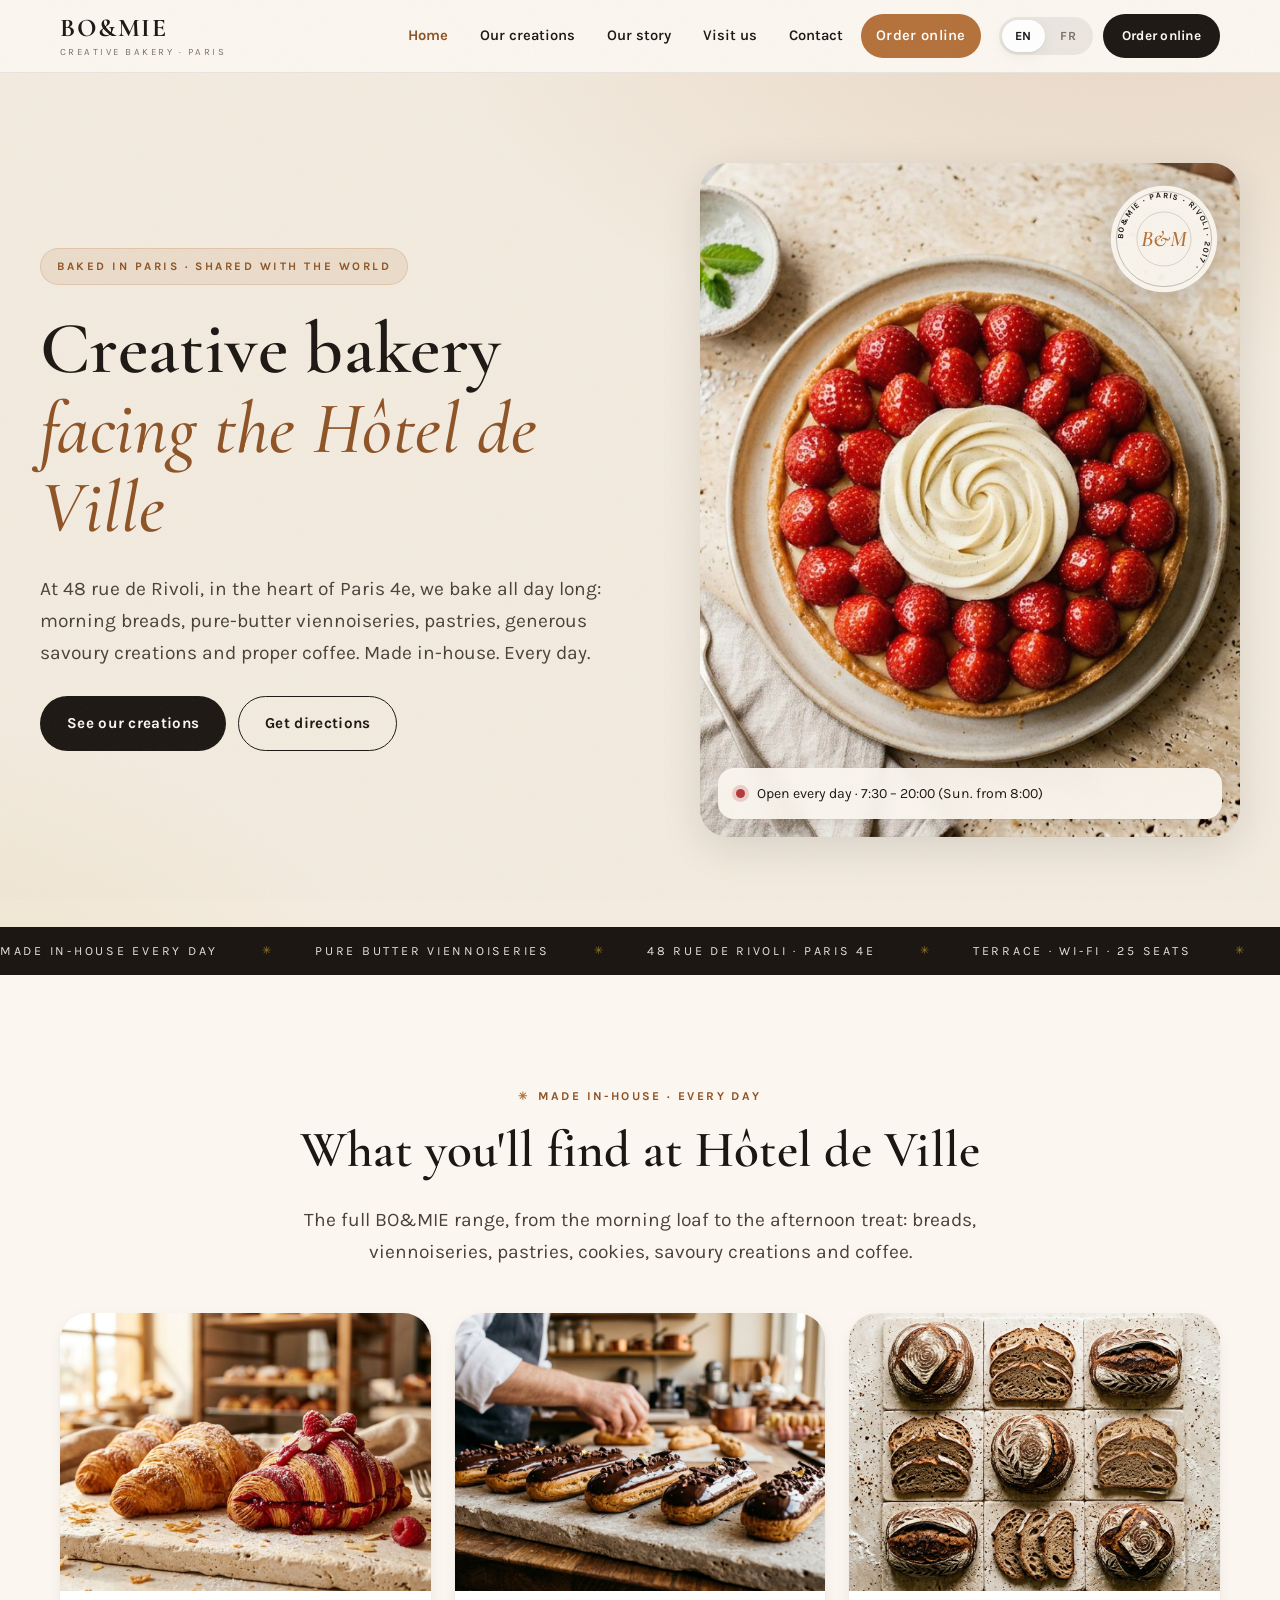
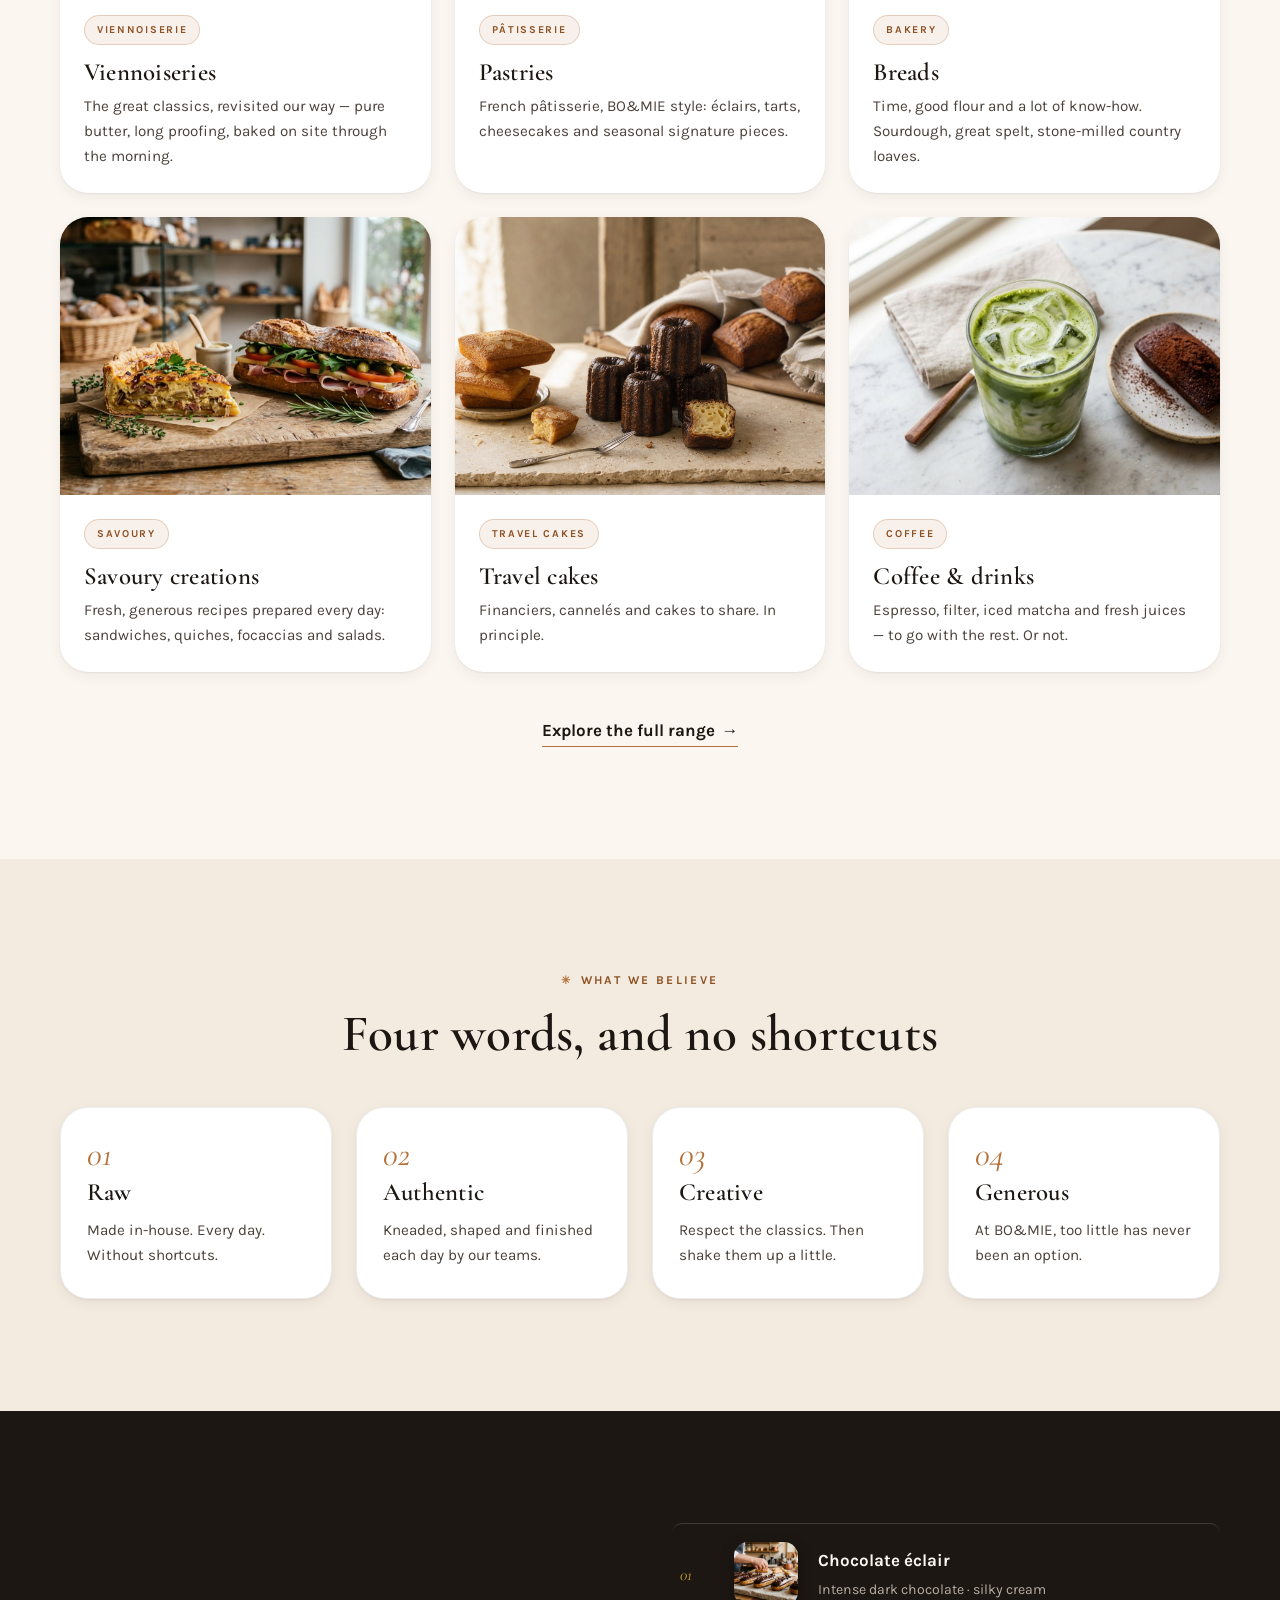
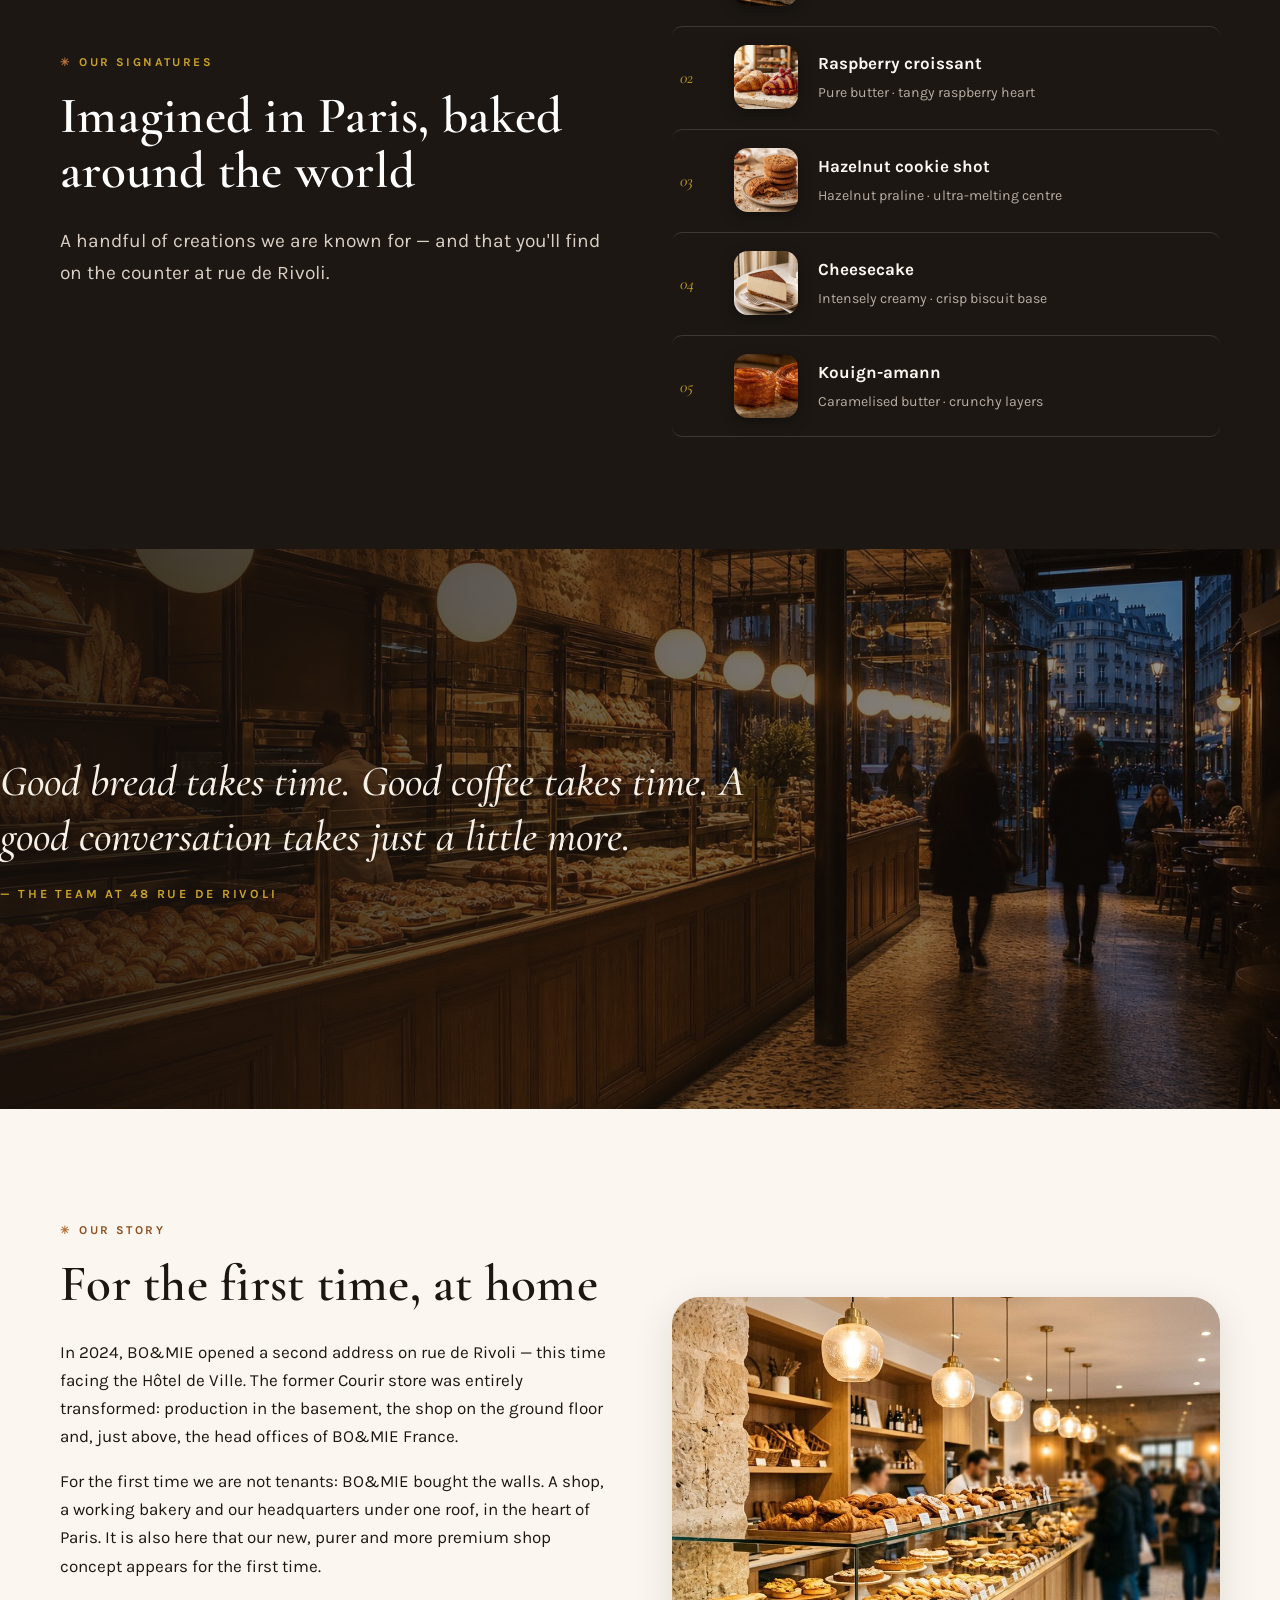
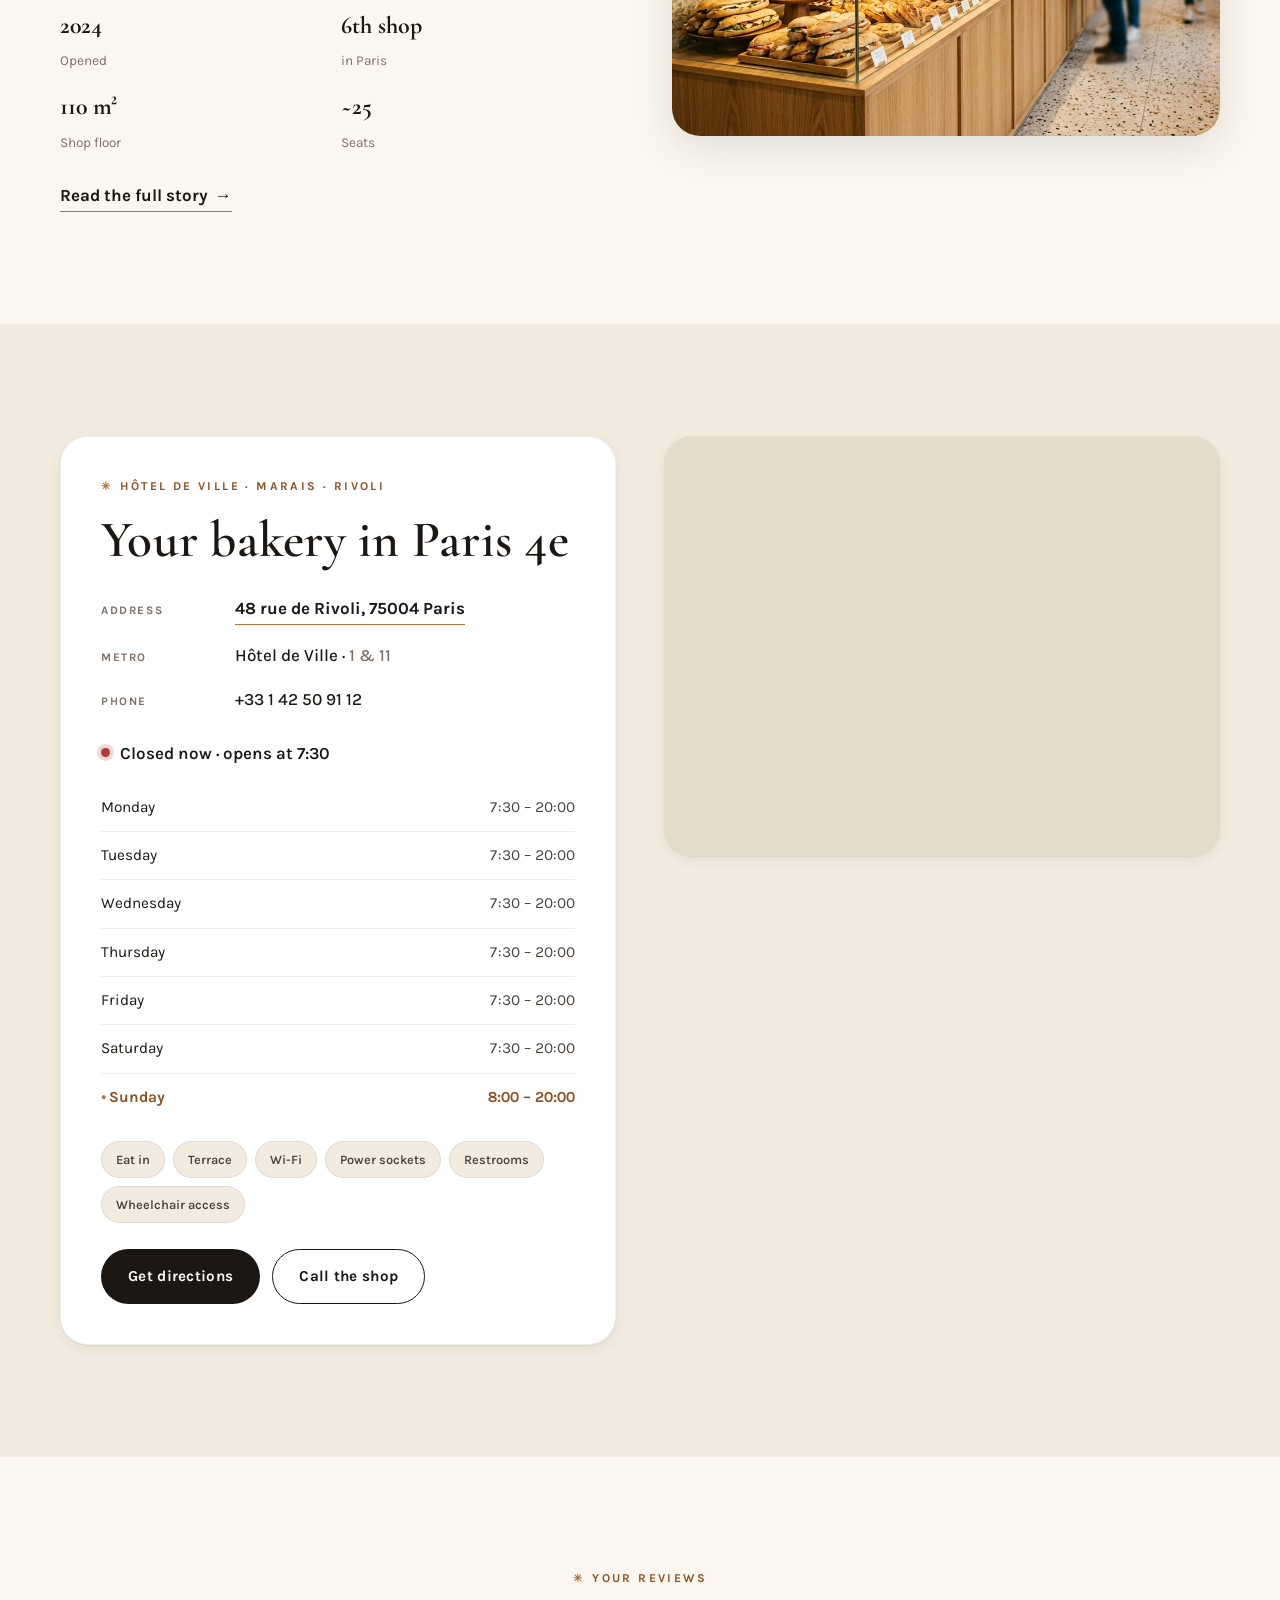
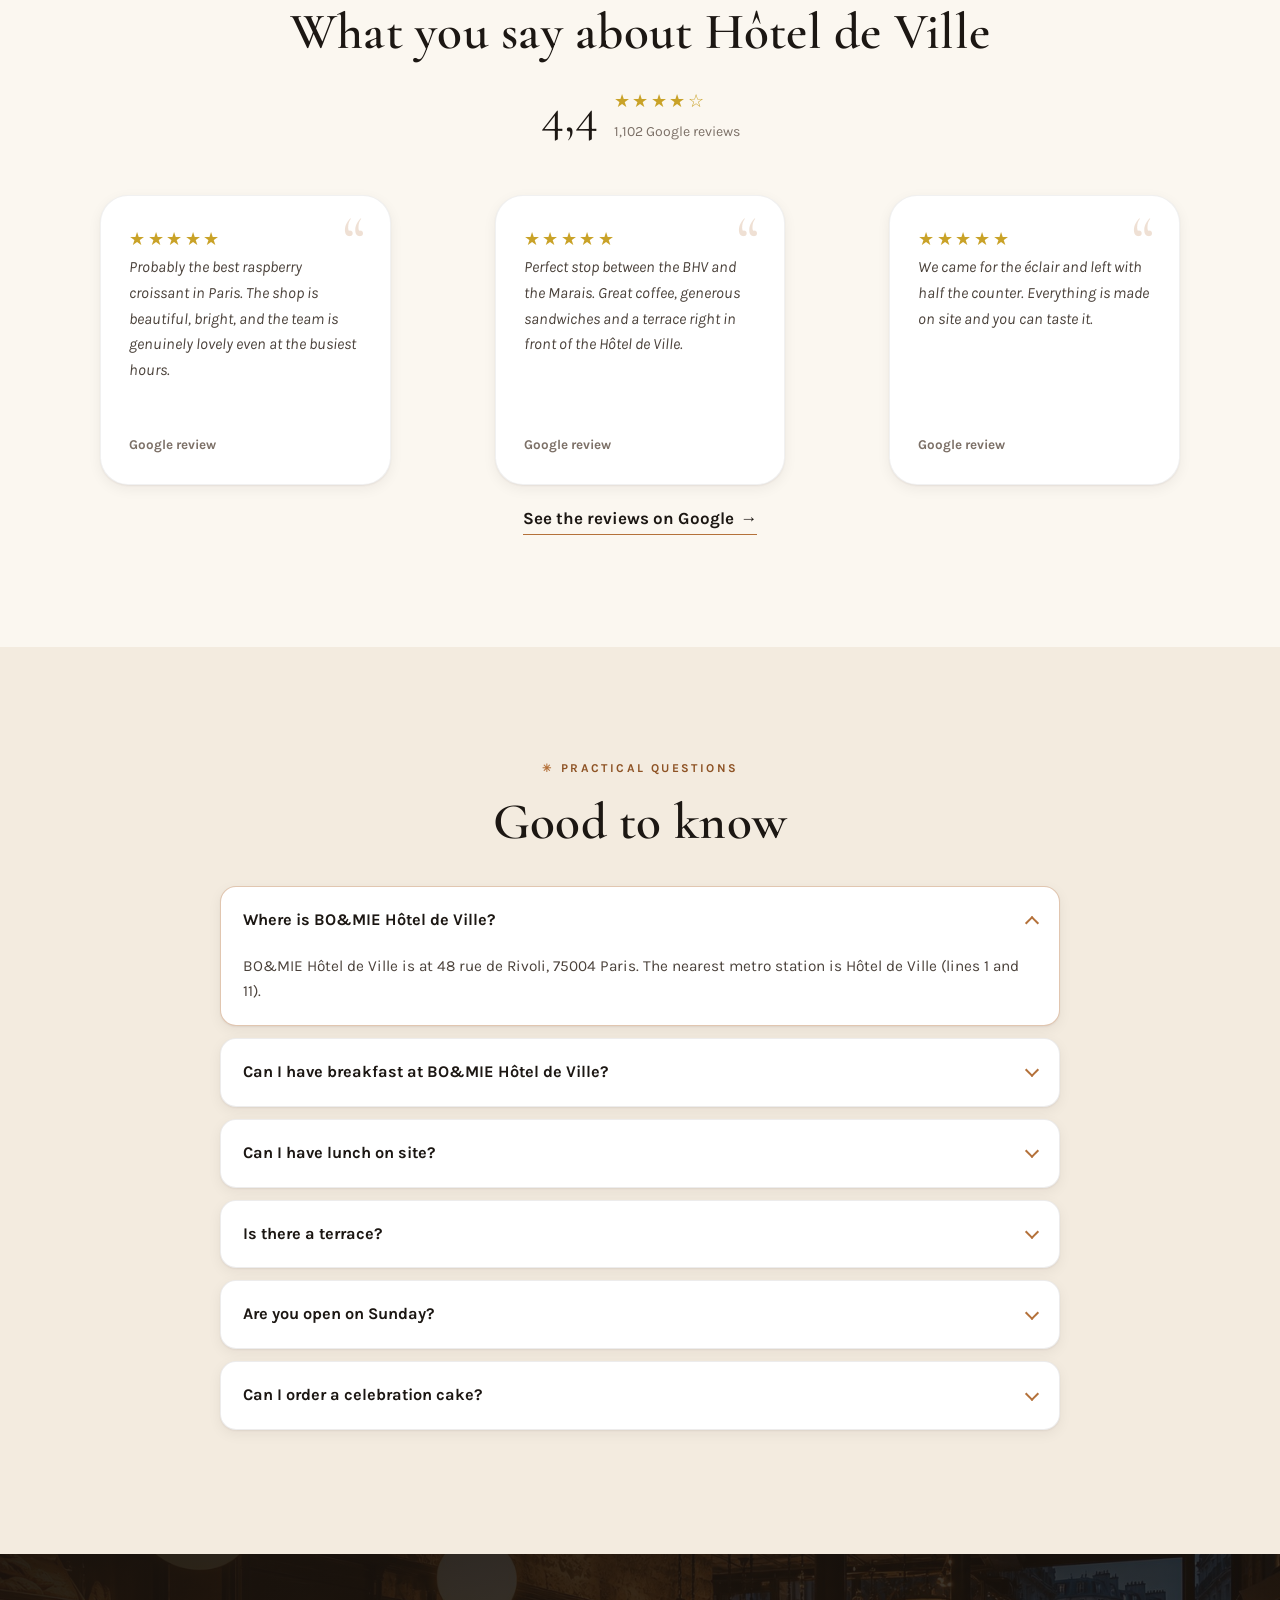
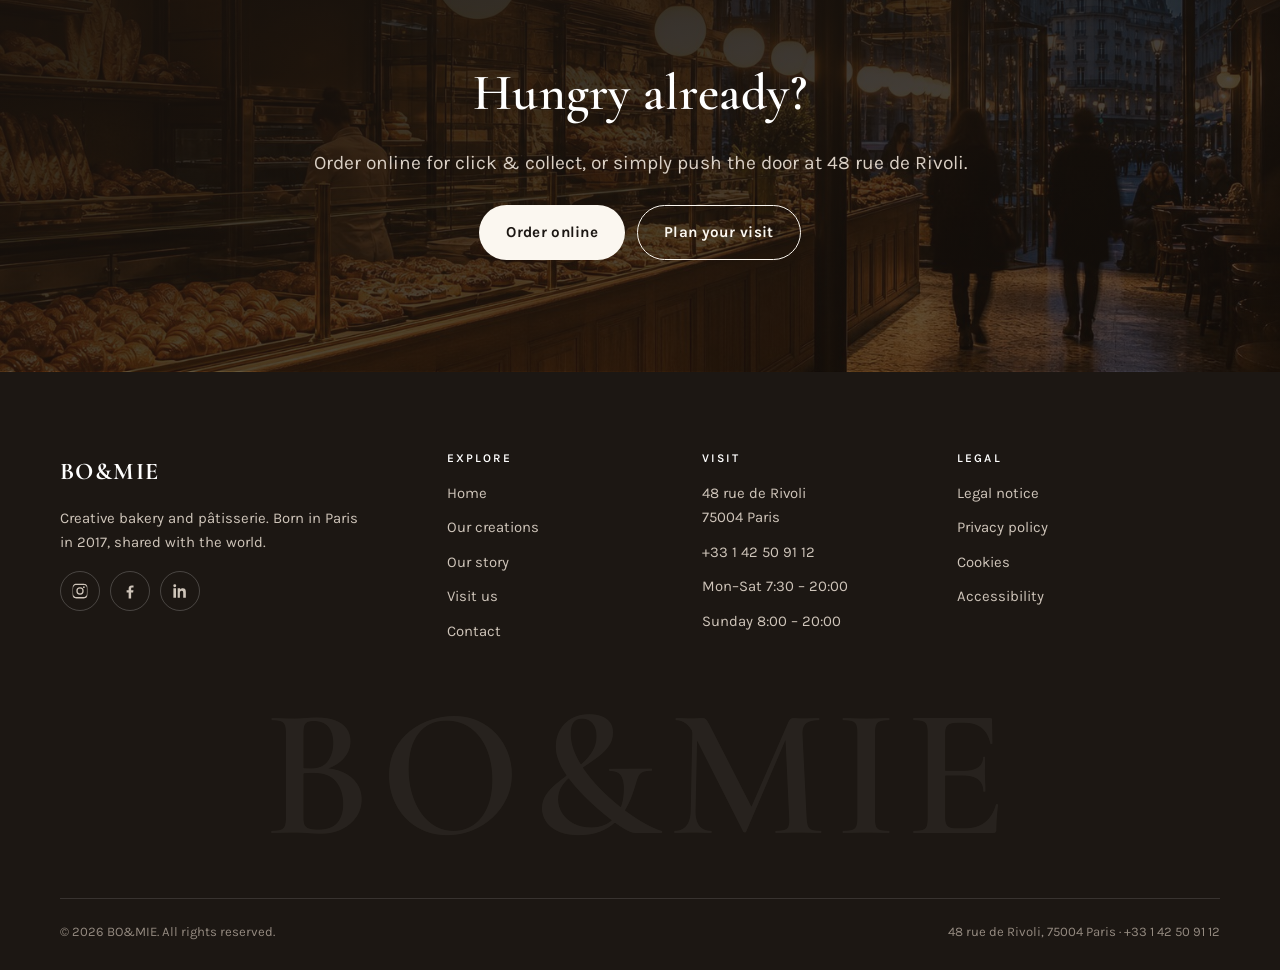
==== commit 53d5872e: "Design refresh: Parisian fonts (Cormorant Garamond + Karla), new photos, richer visuals - Generate 5" ====
--- a/index.html
+++ b/index.html
@@ -17,7 +17,7 @@
 <link rel="apple-touch-icon" href="assets/img/favicon.svg">
 <link rel="preconnect" href="https://fonts.googleapis.com">
 <link rel="preconnect" href="https://fonts.gstatic.com" crossorigin>
-<link href="https://fonts.googleapis.com/css2?family=Playfair+Display:ital,wght@0,500;0,600;0,700;1,500&family=Inter:wght@400;500;600;700&display=swap" rel="stylesheet">
+<link href="https://fonts.googleapis.com/css2?family=Cormorant+Garamond:ital,wght@0,500;0,600;0,700;1,500;1,600&family=Karla:ital,wght@0,400;0,500;0,600;0,700;1,400&display=swap" rel="stylesheet">
 <link rel="stylesheet" href="assets/css/style.css">
 </head>
 <body data-page="home" data-title-key="meta.home.title" data-desc-key="meta.home.desc">
@@ -63,6 +63,16 @@
     </div>
     <figure class="hero__media" style="margin:0">
       <img src="assets/img/hero.jpg" alt="" data-i18n-attr="alt:hero.alt" width="900" height="1125" fetchpriority="high">
+      <svg class="hero__stamp" viewBox="0 0 120 120" aria-hidden="true">
+        <defs>
+          <path id="stampPath" d="M60 60 m -44 0 a 44 44 0 1 1 88 0 a 44 44 0 1 1 -88 0"/>
+        </defs>
+        <circle class="stamp-bg" cx="60" cy="60" r="57"/>
+        <circle cx="60" cy="60" r="51" fill="none" stroke="rgba(28,23,19,.28)" stroke-width="1"/>
+        <circle cx="60" cy="60" r="29" fill="none" stroke="rgba(28,23,19,.16)" stroke-width="1"/>
+        <text class="stamp-text"><textPath href="#stampPath">BO&amp;MIE · PARIS · RIVOLI · 2017 ·</textPath></text>
+        <text class="stamp-mid" x="60" y="68" text-anchor="middle">B&amp;M</text>
+      </svg>
       <figcaption class="hero__badge"><span class="dot" data-hours-dot></span><span data-i18n="hero.badge"></span></figcaption>
     </figure>
   </div>
@@ -127,7 +137,7 @@
         </div>
       </article>
       <article class="card reveal">
-        <div class="card__media"><img src="assets/img/coffee.jpg" alt="" loading="lazy" width="800" height="600"></div>
+        <div class="card__media"><img src="assets/img/travel.jpg" alt="" loading="lazy" width="800" height="600"></div>
         <div class="card__body">
           <span class="card__tag" data-i18n="cat.5.tag"></span>
           <h3 data-i18n="cat.5.t"></h3>
@@ -200,21 +210,30 @@
       </li>
       <li>
         <span class="sig__n">03</span>
-        <img class="sig__img" src="assets/img/coffee.jpg" alt="" loading="lazy" width="64" height="64">
+        <img class="sig__img" src="assets/img/cookie.jpg" alt="" loading="lazy" width="64" height="64">
         <span><span class="sig__t" data-i18n="sig.3.t"></span><br><span class="sig__d" data-i18n="sig.3.d"></span></span>
       </li>
       <li>
         <span class="sig__n">04</span>
-        <img class="sig__img" src="assets/img/hero.jpg" alt="" loading="lazy" width="64" height="64">
+        <img class="sig__img" src="assets/img/cheesecake.jpg" alt="" loading="lazy" width="64" height="64">
         <span><span class="sig__t" data-i18n="sig.4.t"></span><br><span class="sig__d" data-i18n="sig.4.d"></span></span>
       </li>
       <li>
         <span class="sig__n">05</span>
-        <img class="sig__img" src="assets/img/bread.jpg" alt="" loading="lazy" width="64" height="64">
+        <img class="sig__img" src="assets/img/kouign.jpg" alt="" loading="lazy" width="64" height="64">
         <span><span class="sig__t" data-i18n="sig.5.t"></span><br><span class="sig__d" data-i18n="sig.5.d"></span></span>
       </li>
     </ul>
   </div>
+</section>
+
+<section class="band">
+  <img src="assets/img/interior.jpg" alt="" loading="lazy">
+  <div class="band__overlay"></div>
+  <blockquote class="container">
+    <p data-i18n="bandq.quote"></p>
+    <footer data-i18n="bandq.attr"></footer>
+  </blockquote>
 </section>
 
 <section class="section">
@@ -349,7 +368,7 @@
   </div>
 </section>
 
-<section class="section section--ink">
+<section class="section section--ink has-photo">
   <div class="container center">
     <h2 data-i18n="band.h2">Hungry already?</h2>
     <p class="lead" data-i18n="band.p">Order online, or push the door at 48 rue de Rivoli.</p>
@@ -432,6 +451,7 @@
         </ul>
       </div>
     </div>
+    <div class="footer__word" aria-hidden="true">BO&amp;MIE</div>
     <div class="footer__bottom">
       <span>© <span data-year>2026</span> BO&amp;MIE. <span data-i18n="ft.rights">All rights reserved.</span></span>
       <span data-i18n="ft.made">48 rue de Rivoli, 75004 Paris</span>
--- a/assets/css/style.css
+++ b/assets/css/style.css
@@ -18,8 +18,8 @@
   --shadow-sm:0 1px 2px rgba(28,23,19,.06),0 4px 14px rgba(28,23,19,.06);
   --shadow-md:0 10px 40px rgba(28,23,19,.12);
   --maxw:1200px;
-  --ff-display:"Playfair Display",Georgia,"Times New Roman",serif;
-  --ff-body:"Inter",-apple-system,BlinkMacSystemFont,"Segoe UI",Roboto,Helvetica,Arial,sans-serif;
+  --ff-display:"Cormorant Garamond",Georgia,"Times New Roman",serif;
+  --ff-body:"Karla",-apple-system,BlinkMacSystemFont,"Segoe UI",Roboto,Helvetica,Arial,sans-serif;
   --header-h:72px;
 }
 
@@ -39,13 +39,19 @@
   -webkit-font-smoothing:antialiased;
   overflow-x:hidden;
 }
+/* subtle paper grain over the whole page */
+body::before{
+  content:"";position:fixed;inset:0;z-index:9990;pointer-events:none;opacity:.045;
+  background-image:url("data:image/svg+xml,%3Csvg xmlns='http://www.w3.org/2000/svg' width='180' height='180'%3E%3Cfilter id='n'%3E%3CfeTurbulence type='fractalNoise' baseFrequency='0.85' numOctaves='2' stitchTiles='stitch'/%3E%3C/filter%3E%3Crect width='180' height='180' filter='url(%23n)'/%3E%3C/svg%3E");
+}
+::selection{background:rgba(180,113,58,.3);color:var(--ink)}
 img{max-width:100%;display:block;height:auto}
 a{color:inherit;text-decoration:none}
 button{font:inherit;color:inherit}
-h1,h2,h3,h4{font-family:var(--ff-display);font-weight:600;line-height:1.12;margin:0 0 .5em;letter-spacing:-.01em}
-h1{font-size:clamp(2.4rem,6vw,4.4rem)}
-h2{font-size:clamp(1.9rem,4vw,3rem)}
-h3{font-size:clamp(1.2rem,2vw,1.5rem)}
+h1,h2,h3,h4{font-family:var(--ff-display);font-weight:600;line-height:1.08;margin:0 0 .5em;letter-spacing:.005em}
+h1{font-size:clamp(2.7rem,6vw,4.6rem)}
+h2{font-size:clamp(2rem,4.2vw,3.2rem)}
+h3{font-size:clamp(1.28rem,2vw,1.55rem);letter-spacing:.01em}
 p{margin:0 0 1em}
 :focus-visible{outline:3px solid var(--crust);outline-offset:3px;border-radius:6px}
 
@@ -55,11 +61,18 @@
 .section--cream2{background:var(--cream-2)}
 .section--ink{background:var(--ink);color:var(--cream)}
 .section--ink h2,.section--ink h3{color:var(--white)}
+/* dark CTA band with the shop photo bleeding through */
+.section--ink.has-photo{
+  background-color:var(--ink);
+  background-image:linear-gradient(165deg,rgba(24,18,13,.94) 0%,rgba(24,18,13,.8) 55%,rgba(24,18,13,.62) 100%),url("../img/interior.jpg");
+  background-size:cover;background-position:center 40%;
+}
 
 .eyebrow{
-  font-size:.75rem;letter-spacing:.18em;text-transform:uppercase;
-  font-weight:600;color:var(--crust);margin:0 0 14px;display:block;
-}
+  font-size:.75rem;letter-spacing:.2em;text-transform:uppercase;
+  font-weight:700;color:var(--crust-dark);margin:0 0 16px;display:block;
+}
+.eyebrow::before{content:"✳";margin-right:.7em;color:var(--crust);font-size:.95em}
 .section--ink .eyebrow{color:var(--gold)}
 .lead{font-size:clamp(1.02rem,1.5vw,1.2rem);color:var(--ink-soft);max-width:62ch}
 .section--ink .lead{color:#D9CFC4}
@@ -75,7 +88,7 @@
 .btn{
   display:inline-flex;align-items:center;gap:.5em;justify-content:center;
   padding:14px 26px;border-radius:999px;border:1.5px solid transparent;
-  font-size:.95rem;font-weight:600;letter-spacing:.01em;cursor:pointer;
+  font-size:.95rem;font-weight:700;letter-spacing:.02em;cursor:pointer;
   transition:transform .18s ease,background .18s ease,color .18s ease,border-color .18s ease,box-shadow .18s ease;
   text-align:center;
 }
@@ -92,7 +105,7 @@
 .btn--sm{padding:10px 18px;font-size:.85rem}
 .btn-row{display:flex;flex-wrap:wrap;gap:12px}
 .center .btn-row{justify-content:center}
-.link-arrow{display:inline-flex;align-items:center;gap:.4em;font-weight:600;border-bottom:1.5px solid var(--crust);padding-bottom:2px}
+.link-arrow{display:inline-flex;align-items:center;gap:.4em;font-weight:700;border-bottom:1.5px solid var(--crust);padding-bottom:2px}
 .link-arrow:hover{color:var(--crust)}
 .link-arrow .ar{transition:transform .2s ease}
 .link-arrow:hover .ar{transform:translateX(4px)}
@@ -109,16 +122,16 @@
 .header.is-stuck{box-shadow:0 6px 24px rgba(28,23,19,.08)}
 .header__inner{display:flex;align-items:center;gap:18px;min-height:var(--header-h)}
 .brand{display:flex;flex-direction:column;line-height:1;margin-right:auto;flex-shrink:0}
-.brand__name{font-family:var(--ff-display);font-size:1.35rem;font-weight:700;letter-spacing:.02em}
-.brand__sub{font-size:.62rem;letter-spacing:.24em;text-transform:uppercase;color:var(--muted);margin-top:5px}
+.brand__name{font-family:var(--ff-display);font-size:1.6rem;font-weight:700;letter-spacing:.06em}
+.brand__sub{font-size:.6rem;letter-spacing:.26em;text-transform:uppercase;color:var(--muted);margin-top:6px}
 
 .nav{display:flex;align-items:center;gap:4px}
 .nav a{
-  padding:9px 14px;border-radius:999px;font-size:.92rem;font-weight:500;
+  padding:9px 14px;border-radius:999px;font-size:.92rem;font-weight:600;
   transition:background .18s ease,color .18s ease;white-space:nowrap;
 }
 .nav a:hover{background:rgba(28,23,19,.06)}
-.nav a[aria-current="page"]{color:var(--crust-dark);font-weight:600}
+.nav a[aria-current="page"]{color:var(--crust-dark);font-weight:700}
 
 .header__actions{display:flex;align-items:center;gap:10px}
 
@@ -161,18 +174,25 @@
 }
 
 /* ---------- Hero ---------- */
-.hero{position:relative;overflow:hidden;background:var(--cream-2)}
+.hero{
+  position:relative;overflow:hidden;
+  background:
+    radial-gradient(1100px 620px at 88% -10%,rgba(180,113,58,.16),transparent 62%),
+    radial-gradient(800px 520px at -8% 112%,rgba(201,162,39,.1),transparent 60%),
+    var(--cream-2);
+}
 .hero__grid{
   display:grid;grid-template-columns:1.05fr .95fr;gap:clamp(24px,5vw,64px);
   align-items:center;padding:clamp(48px,7vw,96px) 0;
 }
 .hero__kicker{
-  display:inline-flex;align-items:center;gap:10px;font-size:.72rem;letter-spacing:.2em;
-  text-transform:uppercase;font-weight:600;color:var(--crust-dark);
-  background:rgba(180,113,58,.12);padding:8px 16px;border-radius:999px;margin-bottom:22px;
+  display:inline-flex;align-items:center;gap:10px;font-size:.72rem;letter-spacing:.22em;
+  text-transform:uppercase;font-weight:700;color:var(--crust-dark);
+  background:rgba(180,113,58,.12);border:1px solid rgba(180,113,58,.22);
+  padding:8px 16px;border-radius:999px;margin-bottom:24px;
 }
 .hero h1{margin-bottom:.35em}
-.hero h1 em{font-style:italic;color:var(--crust-dark)}
+.hero h1 em{font-style:italic;color:var(--crust-dark);font-weight:500}
 .hero__media{position:relative;border-radius:var(--radius-lg);overflow:hidden;box-shadow:var(--shadow-md);aspect-ratio:4/5}
 .hero__media img{width:100%;height:100%;object-fit:cover}
 .hero__badge{
@@ -183,16 +203,31 @@
 }
 .dot{width:9px;height:9px;border-radius:50%;background:#2E9E5B;flex-shrink:0;box-shadow:0 0 0 4px rgba(46,158,91,.2)}
 .dot--closed{background:#B23A3A;box-shadow:0 0 0 4px rgba(178,58,58,.2)}
+/* rotating bakery stamp on the hero photo */
+.hero__stamp{
+  position:absolute;top:20px;right:20px;width:112px;height:112px;
+  filter:drop-shadow(0 8px 20px rgba(28,23,19,.22));
+  animation:spin 30s linear infinite;
+}
+.hero__stamp .stamp-bg{fill:rgba(251,247,240,.95)}
+.hero__stamp .stamp-text{font-family:var(--ff-body);font-size:8.6px;font-weight:700;letter-spacing:.17em;fill:var(--ink)}
+.hero__stamp .stamp-mid{font-family:var(--ff-display);font-size:24px;font-weight:600;font-style:italic;fill:var(--crust)}
+@keyframes spin{to{transform:rotate(360deg)}}
 @media (max-width:860px){
   .hero__grid{grid-template-columns:1fr;padding-top:36px}
   .hero__media{aspect-ratio:4/3;order:-1}
+  .hero__stamp{width:88px;height:88px;top:14px;right:14px}
 }
 
 /* ---------- Marquee ---------- */
-.marquee{background:var(--ink);color:var(--cream);overflow:hidden;padding:13px 0}
+.marquee{background:var(--ink);color:var(--cream);overflow:hidden;padding:14px 0}
 .marquee__track{display:flex;gap:44px;width:max-content;animation:slide 32s linear infinite}
 .marquee:hover .marquee__track{animation-play-state:paused}
-.marquee span{font-size:.78rem;letter-spacing:.22em;text-transform:uppercase;white-space:nowrap;opacity:.85}
+.marquee span{font-size:.78rem;letter-spacing:.22em;text-transform:uppercase;white-space:nowrap;opacity:.9}
+.marquee span::after{
+  content:"✳";margin-left:44px;color:var(--gold);font-size:.68rem;opacity:.8;
+  vertical-align:1px;letter-spacing:0;
+}
 @keyframes slide{to{transform:translateX(-50%)}}
 
 /* ---------- Grids & cards ---------- */
@@ -210,36 +245,48 @@
 }
 .card:hover{transform:translateY(-6px);box-shadow:var(--shadow-md)}
 .card__media{aspect-ratio:4/3;overflow:hidden;background:var(--stone)}
-.card__media img{width:100%;height:100%;object-fit:cover;transition:transform .5s ease}
-.card:hover .card__media img{transform:scale(1.05)}
+.card__media img{width:100%;height:100%;object-fit:cover;transition:transform .6s cubic-bezier(.2,.7,.3,1)}
+.card:hover .card__media img{transform:scale(1.055)}
 .card__body{padding:24px;flex:1;display:flex;flex-direction:column}
 .card__body h3{margin-bottom:.35em}
 .card__body p{color:var(--ink-soft);font-size:.95rem;margin-bottom:0}
 .card__tag{
-  font-size:.68rem;letter-spacing:.16em;text-transform:uppercase;font-weight:700;
-  color:var(--crust);margin-bottom:10px;
+  display:inline-block;width:max-content;
+  font-size:.66rem;letter-spacing:.16em;text-transform:uppercase;font-weight:700;
+  color:var(--crust-dark);background:rgba(180,113,58,.1);
+  border:1px solid rgba(180,113,58,.28);
+  padding:5px 12px;border-radius:999px;margin-bottom:14px;
 }
 
 /* Value tiles */
 .value{
-  background:var(--white);border-radius:var(--radius-lg);padding:30px 26px;
+  position:relative;background:var(--white);border-radius:var(--radius-lg);padding:30px 26px;
   border:1px solid rgba(28,23,19,.07);box-shadow:var(--shadow-sm);height:100%;
-}
-.value__num{font-family:var(--ff-display);font-size:1.6rem;color:var(--crust);margin-bottom:10px}
+  transition:transform .25s ease,box-shadow .25s ease;overflow:hidden;
+}
+.value::after{
+  content:"";position:absolute;left:26px;top:0;width:46px;height:3px;background:var(--crust);
+  border-radius:0 0 4px 4px;transform:scaleX(0);transform-origin:left;transition:transform .3s ease;
+}
+.value:hover{transform:translateY(-4px);box-shadow:var(--shadow-md)}
+.value:hover::after{transform:scaleX(1)}
+.value__num{font-family:var(--ff-display);font-size:2.1rem;font-style:italic;color:var(--crust);margin-bottom:8px;line-height:1}
 .value p{margin-bottom:0;color:var(--ink-soft);font-size:.95rem}
 
 /* Stats */
 .stats{display:grid;grid-template-columns:repeat(4,1fr);gap:18px}
-.stat{padding:26px 20px;border-radius:var(--radius);background:rgba(255,255,255,.06);border:1px solid rgba(255,255,255,.1)}
+.stat{position:relative;padding:26px 20px;border-radius:var(--radius);background:rgba(255,255,255,.06);border:1px solid rgba(255,255,255,.1)}
 .section--ink .stat{color:var(--cream)}
-.stat__v{font-family:var(--ff-display);font-size:clamp(1.8rem,3.4vw,2.6rem);color:var(--gold);line-height:1}
-.stat__l{font-size:.8rem;letter-spacing:.1em;text-transform:uppercase;margin-top:10px;opacity:.8}
+.stat::after{content:"";position:absolute;left:20px;bottom:20px;width:36px;height:2px;background:rgba(201,162,39,.55)}
+.stat__v{font-family:var(--ff-display);font-size:clamp(1.9rem,3.4vw,2.7rem);color:var(--gold);line-height:1}
+.stat__l{font-size:.8rem;letter-spacing:.1em;text-transform:uppercase;margin-top:10px;opacity:.85}
 @media (max-width:760px){.stats{grid-template-columns:repeat(2,1fr)}}
 
 /* Split feature */
 .split{display:grid;grid-template-columns:1fr 1fr;gap:clamp(24px,5vw,64px);align-items:center}
 .split__media{border-radius:var(--radius-lg);overflow:hidden;box-shadow:var(--shadow-md);aspect-ratio:5/4}
-.split__media img{width:100%;height:100%;object-fit:cover}
+.split__media img{width:100%;height:100%;object-fit:cover;transition:transform .6s cubic-bezier(.2,.7,.3,1)}
+.split:hover .split__media img{transform:scale(1.03)}
 .split--rev .split__media{order:2}
 @media (max-width:860px){.split{grid-template-columns:1fr}.split--rev .split__media{order:0}}
 
@@ -247,17 +294,33 @@
 .sig{list-style:none;margin:0;padding:0;display:grid;gap:2px}
 .sig li{
   display:grid;grid-template-columns:auto 64px 1fr;align-items:center;gap:20px;
-  padding:18px 4px;border-top:1px solid rgba(28,23,19,.12);
+  padding:18px 8px;border-top:1px solid rgba(28,23,19,.12);
+  transition:background .2s ease,padding-left .2s ease;border-radius:10px;
 }
 .sig li:last-child{border-bottom:1px solid rgba(28,23,19,.12)}
+.sig li:hover{background:rgba(255,255,255,.05);padding-left:14px}
 .section--ink .sig li{border-color:rgba(255,255,255,.14)}
-.sig__n{font-family:var(--ff-display);font-size:.95rem;color:var(--crust);width:34px}
+.sig__n{font-family:var(--ff-display);font-size:1.05rem;font-style:italic;color:var(--crust);width:34px}
 .section--ink .sig__n{color:var(--gold)}
-.sig__img{width:64px;height:64px;border-radius:12px;object-fit:cover}
-.sig__t{font-weight:600}
+.sig__img{width:64px;height:64px;border-radius:14px;object-fit:cover;box-shadow:0 4px 14px rgba(0,0,0,.35)}
+.sig__t{font-weight:700}
 .sig__d{font-size:.88rem;color:var(--muted)}
 .section--ink .sig__d{color:#B8ADA3}
 @media (max-width:560px){.sig li{grid-template-columns:auto 48px 1fr;gap:14px}.sig__img{width:48px;height:48px}}
+
+/* ---------- Quote band (full-bleed photo) ---------- */
+.band{position:relative;overflow:hidden;display:flex;align-items:center;min-height:clamp(420px,60vw,560px)}
+.band>img{position:absolute;inset:0;width:100%;height:100%;object-fit:cover}
+.band__overlay{
+  position:absolute;inset:0;
+  background:linear-gradient(95deg,rgba(22,16,12,.88) 0%,rgba(22,16,12,.62) 48%,rgba(22,16,12,.38) 100%);
+}
+.band blockquote{position:relative;margin:0;max-width:820px;padding:clamp(56px,8vw,96px) 0}
+.band blockquote p{
+  font-family:var(--ff-display);font-style:italic;font-weight:500;
+  font-size:clamp(1.65rem,3.6vw,2.7rem);line-height:1.28;margin:0 0 20px;color:#F6F0E7;
+}
+.band blockquote footer{font-size:.78rem;letter-spacing:.22em;text-transform:uppercase;color:var(--gold);font-weight:700}
 
 /* ---------- Info / hours ---------- */
 .info-grid{display:grid;grid-template-columns:1fr 1fr;gap:clamp(24px,4vw,48px);align-items:start}
@@ -265,7 +328,7 @@
 .panel{background:var(--white);border-radius:var(--radius-lg);padding:clamp(24px,3.5vw,40px);box-shadow:var(--shadow-sm);border:1px solid rgba(28,23,19,.06)}
 .dl{display:grid;gap:16px;margin:0 0 26px}
 .dl__row{display:grid;grid-template-columns:120px 1fr;gap:14px;align-items:baseline}
-.dl__k{font-size:.72rem;letter-spacing:.14em;text-transform:uppercase;color:var(--muted);font-weight:600}
+.dl__k{font-size:.72rem;letter-spacing:.14em;text-transform:uppercase;color:var(--muted);font-weight:700}
 .dl__v{font-weight:500}
 @media (max-width:520px){.dl__row{grid-template-columns:1fr;gap:2px}}
 
@@ -278,9 +341,11 @@
 
 .chips{display:flex;flex-wrap:wrap;gap:8px;margin-top:20px;padding:0;list-style:none}
 .chips li{
-  font-size:.8rem;padding:7px 14px;border-radius:999px;
+  font-size:.8rem;font-weight:600;padding:7px 14px;border-radius:999px;
   background:var(--cream-2);border:1px solid rgba(28,23,19,.08);color:var(--ink-soft);
-}
+  transition:border-color .2s ease,color .2s ease;
+}
+.chips li:hover{border-color:rgba(180,113,58,.4);color:var(--crust-dark)}
 
 .map-wrap{border-radius:var(--radius-lg);overflow:hidden;box-shadow:var(--shadow-sm);background:var(--stone);min-height:340px}
 .map-wrap iframe{display:block;width:100%;height:100%;min-height:420px;border:0;filter:saturate(.9)}
@@ -290,9 +355,11 @@
 .faq details{
   background:var(--white);border-radius:var(--radius);margin-bottom:12px;
   border:1px solid rgba(28,23,19,.08);box-shadow:var(--shadow-sm);overflow:hidden;
-}
+  transition:border-color .2s ease;
+}
+.faq details[open]{border-color:rgba(180,113,58,.4)}
 .faq summary{
-  cursor:pointer;padding:20px 54px 20px 22px;font-weight:600;position:relative;list-style:none;
+  cursor:pointer;padding:20px 54px 20px 22px;font-weight:700;position:relative;list-style:none;font-size:1.02rem;
 }
 .faq summary::-webkit-details-marker{display:none}
 .faq summary::after{
@@ -305,20 +372,26 @@
 
 /* ---------- Reviews ---------- */
 .rating{display:flex;align-items:center;gap:16px;flex-wrap:wrap;justify-content:center;margin-bottom:34px}
-.rating__score{font-family:var(--ff-display);font-size:3rem;line-height:1}
+.rating__score{font-family:var(--ff-display);font-size:3.2rem;line-height:1}
 .stars{color:var(--gold);letter-spacing:.14em;font-size:1.15rem}
 .quote{
-  background:var(--white);border-radius:var(--radius-lg);padding:28px;
+  position:relative;background:var(--white);border-radius:var(--radius-lg);padding:28px;
   box-shadow:var(--shadow-sm);border:1px solid rgba(28,23,19,.06);height:100%;
   display:flex;flex-direction:column;
+  transition:transform .25s ease,box-shadow .25s ease;
+}
+.quote:hover{transform:translateY(-4px);box-shadow:var(--shadow-md)}
+.quote::before{
+  content:"\201C";position:absolute;top:10px;right:24px;
+  font-family:var(--ff-display);font-size:4.4rem;line-height:1;color:rgba(180,113,58,.22);
 }
 .quote p{font-size:.98rem;color:var(--ink-soft);font-style:italic}
-.quote footer{margin-top:auto;font-size:.84rem;font-weight:600;color:var(--muted);font-style:normal}
+.quote footer{margin-top:auto;font-size:.84rem;font-weight:700;color:var(--muted);font-style:normal}
 
 /* ---------- Contact form ---------- */
 .form{display:grid;gap:18px}
 .field{display:grid;gap:7px}
-.field label{font-size:.78rem;letter-spacing:.1em;text-transform:uppercase;font-weight:600;color:var(--muted)}
+.field label{font-size:.78rem;letter-spacing:.1em;text-transform:uppercase;font-weight:700;color:var(--muted)}
 .field input,.field select,.field textarea{
   font:inherit;font-size:.98rem;padding:13px 15px;border-radius:12px;
   border:1.5px solid rgba(28,23,19,.14);background:var(--white);color:var(--ink);
@@ -338,7 +411,7 @@
 .form__status.is-visible{display:block}
 
 /* ---------- Footer ---------- */
-.footer{background:var(--ink);color:#CFC5BA;padding:clamp(48px,7vw,80px) 0 28px}
+.footer{background:var(--ink);color:#CFC5BA;padding:clamp(48px,7vw,80px) 0 28px;overflow:hidden}
 .footer a:hover{color:#fff}
 .footer__grid{display:grid;grid-template-columns:1.6fr 1fr 1fr 1.2fr;gap:36px}
 @media (max-width:900px){.footer__grid{grid-template-columns:1fr 1fr}}
@@ -350,12 +423,18 @@
   margin-top:44px;padding-top:22px;border-top:1px solid rgba(255,255,255,.12);
   display:flex;justify-content:space-between;gap:16px;flex-wrap:wrap;font-size:.82rem;color:#948A80;
 }
+.footer__word{
+  font-family:var(--ff-display);font-weight:600;text-align:center;white-space:nowrap;
+  font-size:clamp(4rem,15vw,11.5rem);line-height:.85;letter-spacing:.05em;
+  color:rgba(251,247,240,.05);margin-top:clamp(28px,5vw,54px);
+  user-select:none;pointer-events:none;
+}
 .social{display:flex;gap:10px;margin-top:16px}
 .social a{
   width:40px;height:40px;border-radius:50%;display:grid;place-items:center;
-  border:1px solid rgba(255,255,255,.2);transition:background .2s ease,border-color .2s ease;
-}
-.social a:hover{background:rgba(255,255,255,.12);border-color:transparent}
+  border:1px solid rgba(255,255,255,.2);transition:background .2s ease,border-color .2s ease,transform .2s ease;
+}
+.social a:hover{background:rgba(255,255,255,.12);border-color:transparent;transform:translateY(-2px)}
 .social svg{width:18px;height:18px;fill:currentColor}
 
 /* ---------- Reveal on scroll ---------- */
@@ -364,8 +443,20 @@
 @media (prefers-reduced-motion:reduce){.reveal{opacity:1;transform:none}}
 
 /* ---------- Page header (inner pages) ---------- */
-.pagehead{background:var(--cream-2);padding:clamp(44px,6vw,80px) 0 clamp(36px,5vw,64px);border-bottom:1px solid rgba(28,23,19,.07)}
-.pagehead h1{font-size:clamp(2.1rem,5vw,3.6rem);margin-bottom:.3em}
+.pagehead{
+  position:relative;
+  background:
+    radial-gradient(720px 320px at 92% -20%,rgba(180,113,58,.12),transparent 62%),
+    radial-gradient(560px 300px at -5% 120%,rgba(201,162,39,.08),transparent 60%),
+    var(--cream-2);
+  padding:clamp(44px,6vw,80px) 0 clamp(36px,5vw,64px);
+  border-bottom:1px solid rgba(28,23,19,.07);
+}
+.pagehead h1{font-size:clamp(2.4rem,5.4vw,3.9rem);margin-bottom:.25em}
+.pagehead h1::after{
+  content:"";display:block;width:68px;height:3px;background:var(--crust);
+  border-radius:2px;margin-top:20px;
+}
 .crumbs{font-size:.8rem;color:var(--muted);margin-bottom:18px}
 .crumbs a:hover{color:var(--crust)}
 
